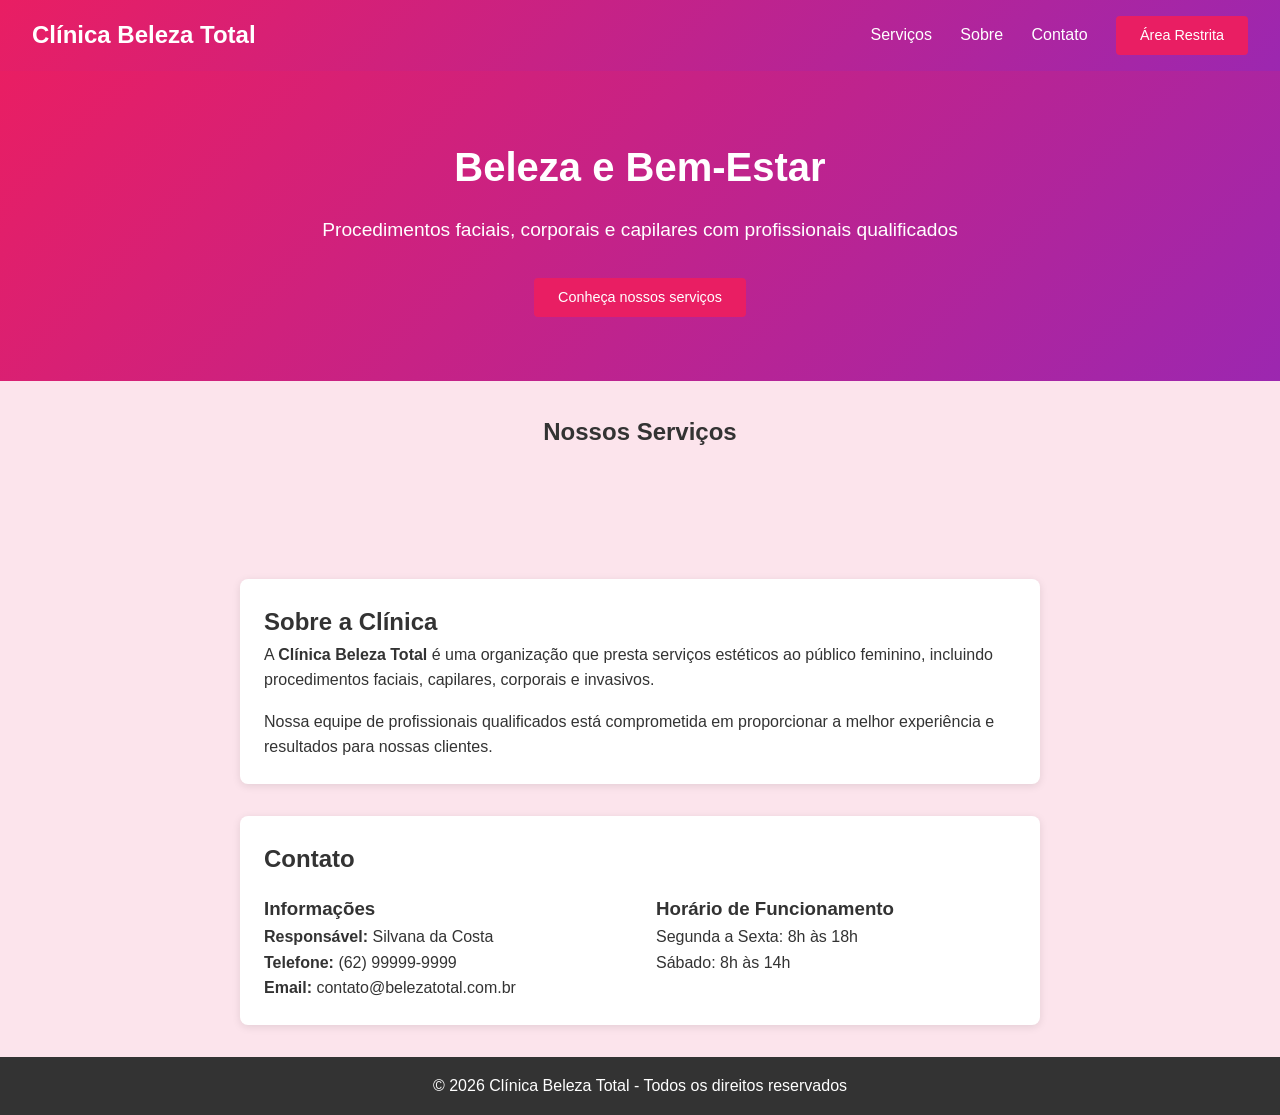
==== backend/src/main/resources/static/index.html @ 0aaa3a69 "Atualização 1 - Sprint 1 e 2 - Sistema de Gestão Clínica" ====
<!DOCTYPE html>
<html lang="pt-BR">
<head>
    <meta charset="UTF-8">
    <meta name="viewport" content="width=device-width, initial-scale=1.0">
    <title>Clínica Beleza Total</title>
    <link rel="stylesheet" href="css/style.css">
</head>
<body>
    <header class="header">
        <h1>Clínica Beleza Total</h1>
        <nav>
            <a href="#servicos">Serviços</a>
            <a href="#sobre">Sobre</a>
            <a href="#contato">Contato</a>
            <a href="login.html" class="btn btn-primary">Área Restrita</a>
        </nav>
    </header>

    <section class="hero">
        <h1>Beleza e Bem-Estar</h1>
        <p>Procedimentos faciais, corporais e capilares com profissionais qualificados</p>
        <a href="#servicos" class="btn btn-primary">Conheça nossos serviços</a>
    </section>

    <section id="servicos">
        <h2 style="text-align: center; padding: 2rem;">Nossos Serviços</h2>
        <div class="services-grid" id="servicesGrid">
            <!-- Procedimentos serão carregados via API -->
        </div>
    </section>

    <section id="sobre" class="card" style="max-width: 800px; margin: 2rem auto;">
        <h2>Sobre a Clínica</h2>
        <p>A <strong>Clínica Beleza Total</strong> é uma organização que presta serviços estéticos ao público feminino, incluindo procedimentos faciais, capilares, corporais e invasivos.</p>
        <p style="margin-top: 1rem;">Nossa equipe de profissionais qualificados está comprometida em proporcionar a melhor experiência e resultados para nossas clientes.</p>
    </section>

    <section id="contato" class="card" style="max-width: 800px; margin: 2rem auto;">
        <h2>Contato</h2>
        <div style="display: grid; grid-template-columns: 1fr 1fr; gap: 2rem; margin-top: 1rem;">
            <div>
                <h3>Informações</h3>
                <p><strong>Responsável:</strong> Silvana da Costa</p>
                <p><strong>Telefone:</strong> (62) 99999-9999</p>
                <p><strong>Email:</strong> contato@belezatotal.com.br</p>
            </div>
            <div>
                <h3>Horário de Funcionamento</h3>
                <p>Segunda a Sexta: 8h às 18h</p>
                <p>Sábado: 8h às 14h</p>
            </div>
        </div>
    </section>

    <footer style="background: #333; color: white; text-align: center; padding: 1rem; margin-top: 2rem;">
        <p>&copy; 2026 Clínica Beleza Total - Todos os direitos reservados</p>
    </footer>

    <script src="js/api.js"></script>
    <script>
        document.addEventListener('DOMContentLoaded', async () => {
            try {
                const procedimentos = await api.publicGet('/public/portfolio');
                const grid = document.getElementById('servicesGrid');
                
                procedimentos.forEach(proc => {
                    const card = document.createElement('div');
                    card.className = 'service-card';
                    card.innerHTML = `
                        <h3>${proc.nome}</h3>
                        <p>${proc.descricao}</p>
                        <p><strong>Duração:</strong> ${proc.duracaoMinutos} minutos</p>
                        <p><strong>Valor:</strong> ${format.currency(proc.valor)}</p>
                        <span class="badge badge-info">${proc.categoria}</span>
                    `;
                    grid.appendChild(card);
                });
            } catch (error) {
                console.error('Erro ao carregar procedimentos:', error);
            }
        });
    </script>
</body>
</html>
---- backend/src/main/resources/static/css/style.css ----
* {
    margin: 0;
    padding: 0;
    box-sizing: border-box;
}

:root {
    --primary: #e91e63;
    --primary-dark: #c2185b;
    --secondary: #9c27b0;
    --accent: #f06292;
    --bg: #fce4ec;
    --bg-card: #ffffff;
    --text: #333333;
    --text-light: #666666;
    --success: #4caf50;
    --warning: #ff9800;
    --danger: #f44336;
    --border: #e0e0e0;
    --shadow: 0 2px 8px rgba(0,0,0,0.1);
}

body {
    font-family: 'Segoe UI', Tahoma, Geneva, Verdana, sans-serif;
    background: var(--bg);
    color: var(--text);
    line-height: 1.6;
}

/* Header */
.header {
    background: linear-gradient(135deg, var(--primary), var(--secondary));
    color: white;
    padding: 1rem 2rem;
    display: flex;
    justify-content: space-between;
    align-items: center;
    box-shadow: var(--shadow);
}

.header h1 {
    font-size: 1.5rem;
}

.header nav a {
    color: white;
    text-decoration: none;
    margin-left: 1.5rem;
    font-weight: 500;
    transition: opacity 0.3s;
}

.header nav a:hover {
    opacity: 0.8;
}

/* Buttons */
.btn {
    padding: 0.5rem 1.5rem;
    border: none;
    border-radius: 4px;
    cursor: pointer;
    font-size: 0.9rem;
    transition: all 0.3s;
    text-decoration: none;
    display: inline-block;
}

.btn-primary {
    background: var(--primary);
    color: white;
}

.btn-primary:hover {
    background: var(--primary-dark);
}

.btn-success {
    background: var(--success);
    color: white;
}

.btn-danger {
    background: var(--danger);
    color: white;
}

.btn-warning {
    background: var(--warning);
    color: white;
}

.btn-secondary {
    background: var(--text-light);
    color: white;
}

/* Cards */
.card {
    background: var(--bg-card);
    border-radius: 8px;
    padding: 1.5rem;
    margin: 1rem 0;
    box-shadow: var(--shadow);
}

.card-header {
    border-bottom: 1px solid var(--border);
    padding-bottom: 0.5rem;
    margin-bottom: 1rem;
}

/* Forms */
.form-group {
    margin-bottom: 1rem;
}

.form-group label {
    display: block;
    margin-bottom: 0.3rem;
    font-weight: 500;
    color: var(--text);
}

.form-group input,
.form-group select,
.form-group textarea {
    width: 100%;
    padding: 0.6rem;
    border: 1px solid var(--border);
    border-radius: 4px;
    font-size: 0.9rem;
}

.form-group input:focus,
.form-group select:focus {
    outline: none;
    border-color: var(--primary);
}

/* Tables */
.table-container {
    overflow-x: auto;
}

table {
    width: 100%;
    border-collapse: collapse;
    margin-top: 1rem;
}

th, td {
    padding: 0.75rem;
    text-align: left;
    border-bottom: 1px solid var(--border);
}

th {
    background: var(--primary);
    color: white;
    font-weight: 500;
}

tr:hover {
    background: #f5f5f5;
}

/* Status badges */
.badge {
    padding: 0.25rem 0.75rem;
    border-radius: 20px;
    font-size: 0.75rem;
    font-weight: 500;
}

.badge-success {
    background: #e8f5e9;
    color: var(--success);
}

.badge-warning {
    background: #fff3e0;
    color: var(--warning);
}

.badge-danger {
    background: #ffebee;
    color: var(--danger);
}

.badge-info {
    background: #e3f2fd;
    color: #1976d2;
}

/* Login */
.login-container {
    display: flex;
    justify-content: center;
    align-items: center;
    min-height: 100vh;
    background: linear-gradient(135deg, var(--primary), var(--secondary));
}

.login-box {
    background: white;
    padding: 2rem;
    border-radius: 8px;
    box-shadow: 0 4px 20px rgba(0,0,0,0.2);
    width: 100%;
    max-width: 400px;
}

.login-box h2 {
    text-align: center;
    margin-bottom: 1.5rem;
    color: var(--primary);
}

/* Dashboard */
.dashboard {
    padding: 2rem;
}

.dashboard-grid {
    display: grid;
    grid-template-columns: repeat(auto-fit, minmax(200px, 1fr));
    gap: 1rem;
    margin-bottom: 2rem;
}

.stat-card {
    background: white;
    padding: 1.5rem;
    border-radius: 8px;
    text-align: center;
    box-shadow: var(--shadow);
}

.stat-card h3 {
    font-size: 2rem;
    color: var(--primary);
}

.stat-card p {
    color: var(--text-light);
}

/* Sidebar */
.layout {
    display: flex;
    min-height: 100vh;
}

.sidebar {
    width: 250px;
    background: #333;
    color: white;
    padding: 1rem 0;
}

.sidebar-menu {
    list-style: none;
}

.sidebar-menu a {
    display: block;
    padding: 0.75rem 1.5rem;
    color: white;
    text-decoration: none;
    transition: background 0.3s;
}

.sidebar-menu a:hover,
.sidebar-menu a.active {
    background: var(--primary);
}

.main-content {
    flex: 1;
    padding: 1.5rem;
    overflow-y: auto;
}

/* Homepage */
.hero {
    background: linear-gradient(135deg, var(--primary), var(--secondary));
    color: white;
    padding: 4rem 2rem;
    text-align: center;
}

.hero h1 {
    font-size: 2.5rem;
    margin-bottom: 1rem;
}

.hero p {
    font-size: 1.2rem;
    margin-bottom: 2rem;
}

.services-grid {
    display: grid;
    grid-template-columns: repeat(auto-fit, minmax(250px, 1fr));
    gap: 1.5rem;
    padding: 2rem;
    max-width: 1200px;
    margin: 0 auto;
}

.service-card {
    background: white;
    padding: 2rem;
    border-radius: 8px;
    text-align: center;
    box-shadow: var(--shadow);
    transition: transform 0.3s;
}

.service-card:hover {
    transform: translateY(-5px);
}

.service-card h3 {
    color: var(--primary);
    margin-bottom: 0.5rem;
}

/* Modal */
.modal {
    display: none;
    position: fixed;
    top: 0;
    left: 0;
    width: 100%;
    height: 100%;
    background: rgba(0,0,0,0.5);
    z-index: 1000;
}

.modal-content {
    background: white;
    margin: 5% auto;
    padding: 2rem;
    border-radius: 8px;
    width: 90%;
    max-width: 600px;
    max-height: 80vh;
    overflow-y: auto;
}

.modal-header {
    display: flex;
    justify-content: space-between;
    align-items: center;
    margin-bottom: 1rem;
    padding-bottom: 1rem;
    border-bottom: 1px solid var(--border);
}

.close {
    font-size: 1.5rem;
    cursor: pointer;
}

/* Alert */
.alert {
    padding: 1rem;
    border-radius: 4px;
    margin-bottom: 1rem;
}

.alert-success {
    background: #e8f5e9;
    color: var(--success);
    border: 1px solid var(--success);
}

.alert-error {
    background: #ffebee;
    color: var(--danger);
    border: 1px solid var(--danger);
}

/* Responsive */
@media (max-width: 768px) {
    .header {
        flex-direction: column;
        gap: 1rem;
    }
    
    .sidebar {
        width: 100%;
        position: fixed;
        bottom: 0;
        z-index: 100;
    }
    
    .sidebar-menu {
        display: flex;
        justify-content: space-around;
    }
    
    .sidebar-menu a {
        padding: 0.5rem;
        text-align: center;
        font-size: 0.8rem;
    }
    
    .main-content {
        padding-bottom: 80px;
    }
    
    .dashboard-grid {
        grid-template-columns: repeat(2, 1fr);
    }
}
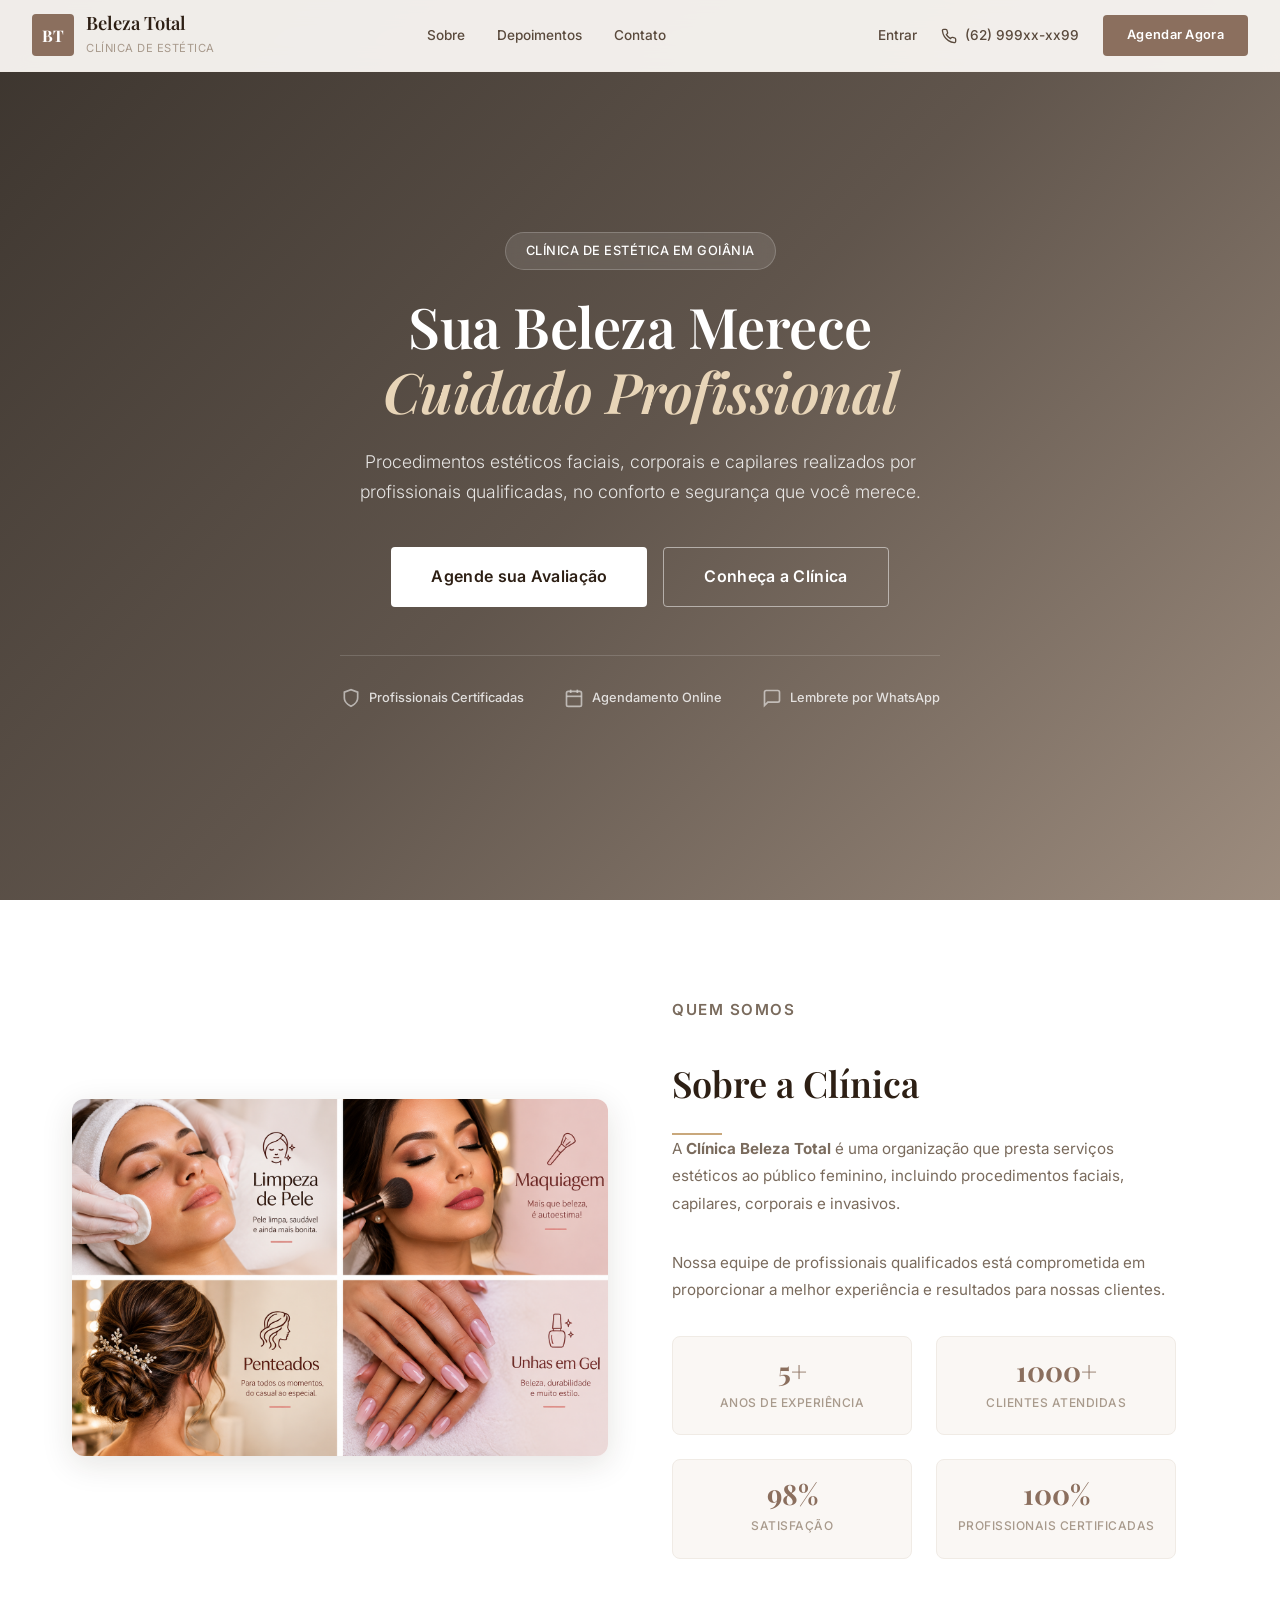
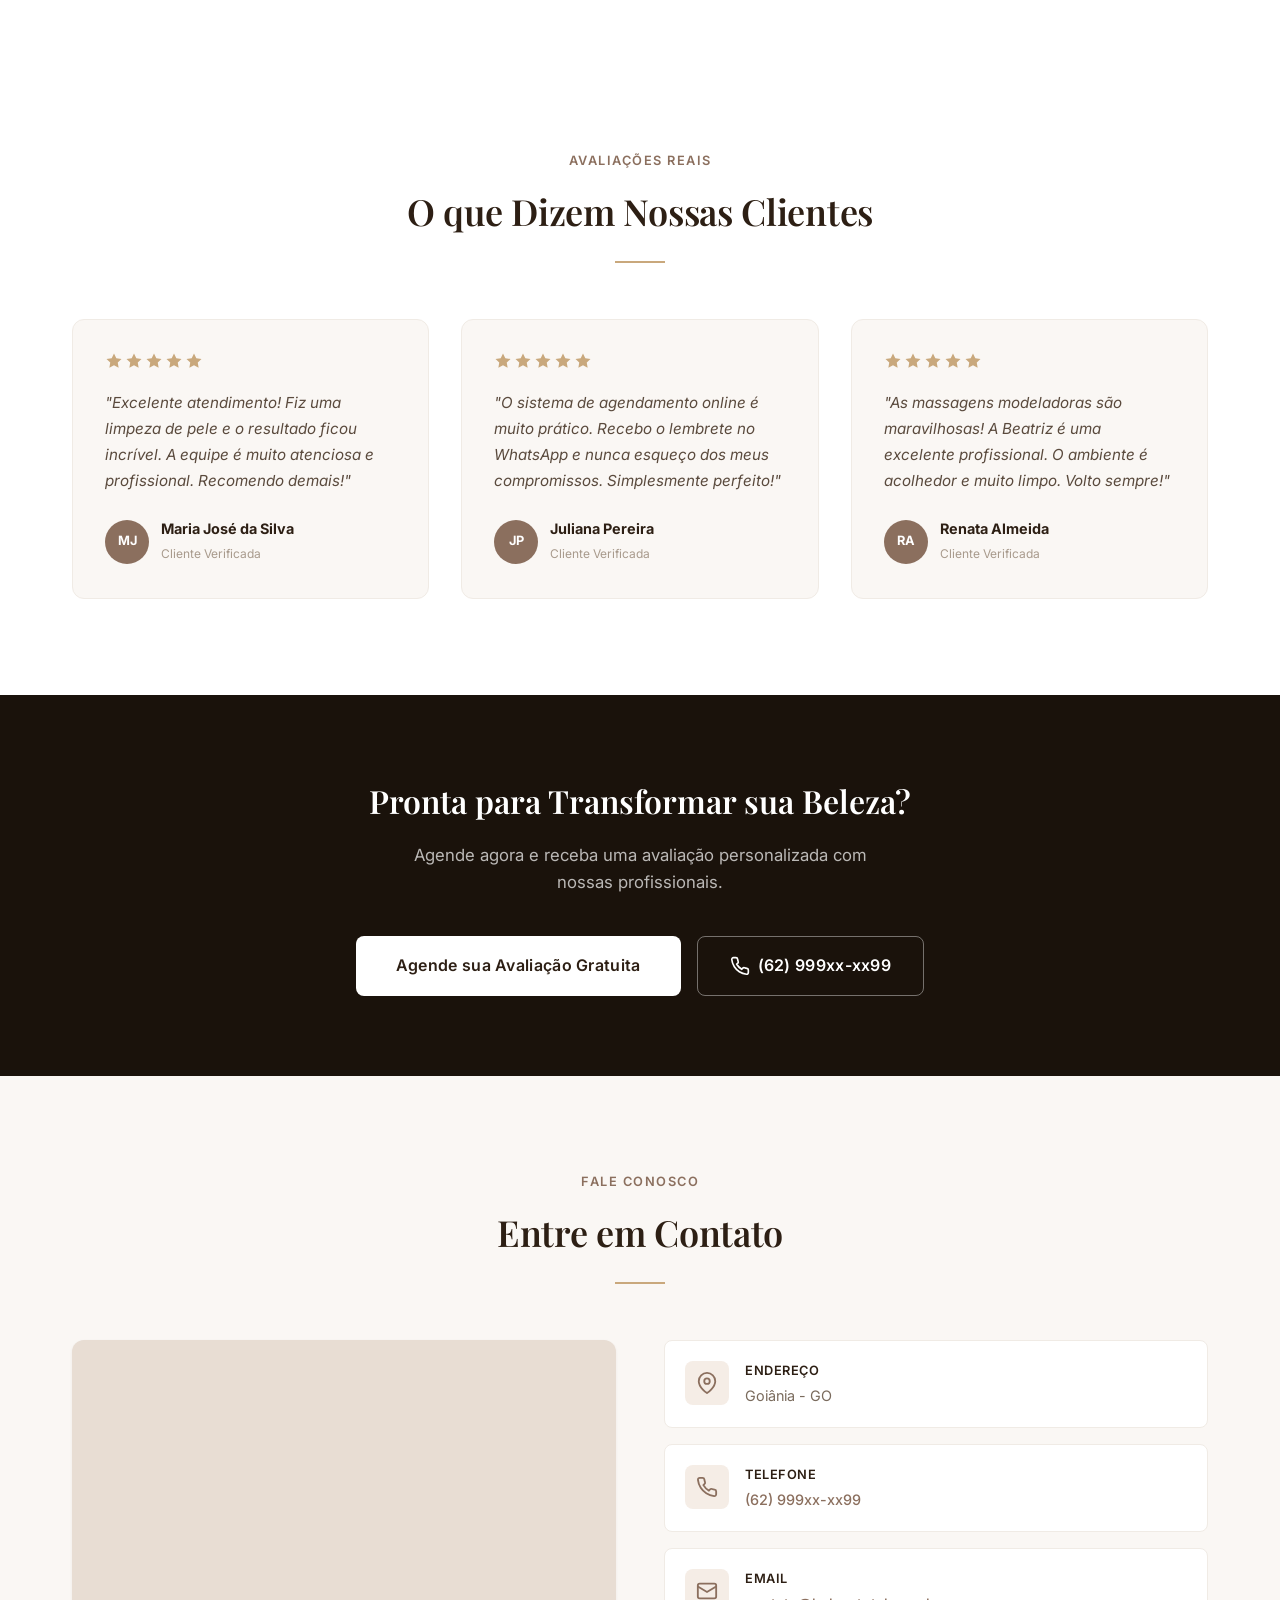
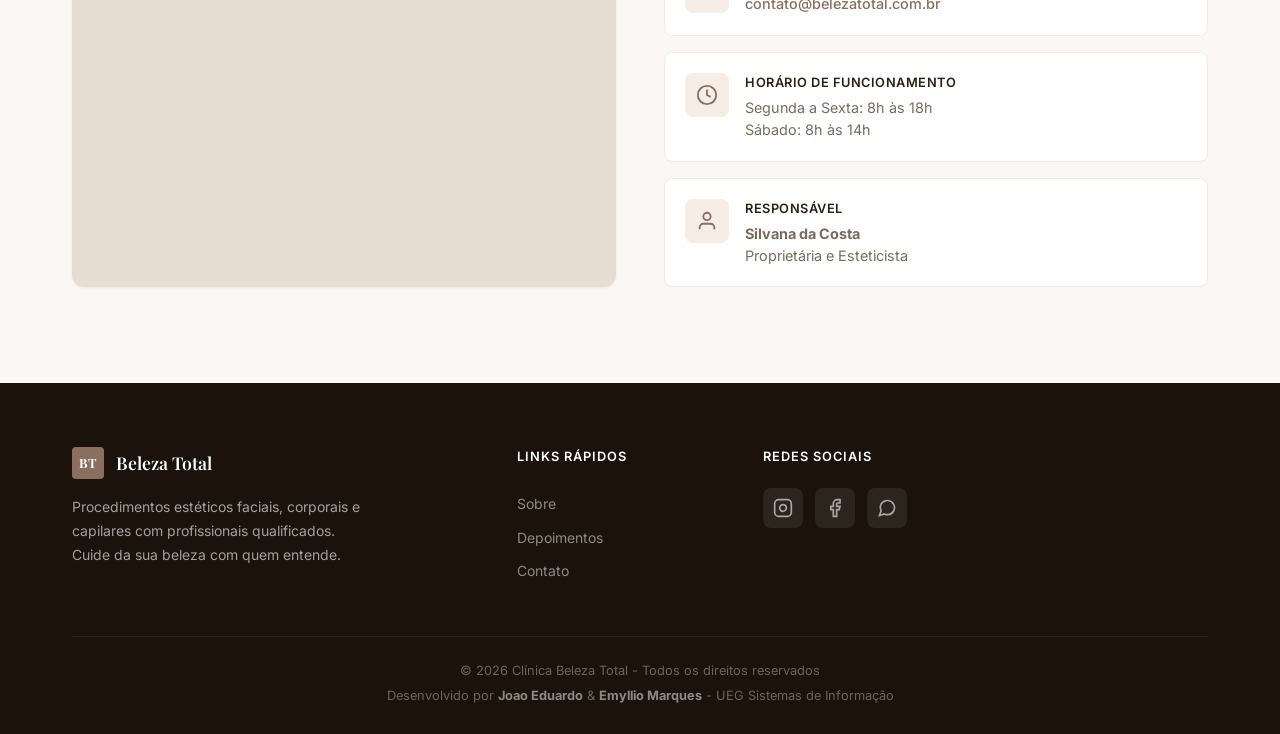
==== commit a93291f3: "atualizacao 2 homepage" ====
--- a/backend/src/main/resources/static/index.html
+++ b/backend/src/main/resources/static/index.html
@@ -3,83 +3,362 @@
 <head>
     <meta charset="UTF-8">
     <meta name="viewport" content="width=device-width, initial-scale=1.0">
-    <title>Clínica Beleza Total</title>
+    <title>Clínica Beleza Total - Estética e Bem-Estar</title>
+    <meta name="description" content="Clínica de estética em Goiânia. Procedimentos faciais, corporais e capilares com profissionais qualificados. Agende sua avaliação.">
+    <link rel="preconnect" href="https://fonts.googleapis.com">
+    <link rel="preconnect" href="https://fonts.gstatic.com" crossorigin>
+    <link href="https://fonts.googleapis.com/css2?family=Inter:wght@300;400;500;600;700&family=Playfair+Display:ital,wght@0,400;0,600;0,700;1,400&display=swap" rel="stylesheet">
     <link rel="stylesheet" href="css/style.css">
 </head>
 <body>
-    <header class="header">
-        <h1>Clínica Beleza Total</h1>
-        <nav>
-            <a href="#servicos">Serviços</a>
+
+    <header class="header" id="topo">
+        <a href="#topo" class="header-logo">
+            <div class="logo-icon">BT</div>
+            <div class="logo-text">
+                <h1>Beleza Total</h1>
+                <span>Clínica de Estética</span>
+            </div>
+        </a>
+        <nav class="nav-desktop">
             <a href="#sobre">Sobre</a>
+            <a href="#depoimentos">Depoimentos</a>
             <a href="#contato">Contato</a>
-            <a href="login.html" class="btn btn-primary">Área Restrita</a>
         </nav>
+        <div class="header-actions">
+            <a href="login.html" class="header-login">Entrar</a>
+            <a href="tel:+5562996479956" class="header-phone">
+                <svg width="16" height="16" viewBox="0 0 24 24" fill="none" stroke="currentColor" stroke-width="2"><path d="M22 16.92v3a2 2 0 01-2.18 2 19.79 19.79 0 01-8.63-3.07 19.5 19.5 0 01-6-6 19.79 19.79 0 01-3.07-8.67A2 2 0 014.11 2h3a2 2 0 012 1.72c.127.96.361 1.903.7 2.81a2 2 0 01-.45 2.11L8.09 9.91a16 16 0 006 6l1.27-1.27a2 2 0 012.11-.45c.907.339 1.85.573 2.81.7A2 2 0 0122 16.92z"/></svg>
+                (62) 999xx-xx99
+            </a>
+            <a href="#contato" class="btn btn-primary btn-cta-header">Agendar Agora</a>
+        </div>
+        <button class="mobile-menu-btn" id="mobileMenuBtn" aria-label="Menu">
+            <span></span><span></span><span></span>
+        </button>
     </header>
 
+    <nav class="nav-mobile" id="navMobile">
+        <a href="#sobre">Sobre</a>
+        <a href="#depoimentos">Depoimentos</a>
+        <a href="#contato">Contato</a>
+        <a href="login.html">Entrar</a>
+        <a href="#contato" class="btn btn-primary">Agendar Agora</a>
+    </nav>
+
     <section class="hero">
-        <h1>Beleza e Bem-Estar</h1>
-        <p>Procedimentos faciais, corporais e capilares com profissionais qualificados</p>
-        <a href="#servicos" class="btn btn-primary">Conheça nossos serviços</a>
-    </section>
-
-    <section id="servicos">
-        <h2 style="text-align: center; padding: 2rem;">Nossos Serviços</h2>
-        <div class="services-grid" id="servicesGrid">
-            <!-- Procedimentos serão carregados via API -->
-        </div>
-    </section>
-
-    <section id="sobre" class="card" style="max-width: 800px; margin: 2rem auto;">
-        <h2>Sobre a Clínica</h2>
-        <p>A <strong>Clínica Beleza Total</strong> é uma organização que presta serviços estéticos ao público feminino, incluindo procedimentos faciais, capilares, corporais e invasivos.</p>
-        <p style="margin-top: 1rem;">Nossa equipe de profissionais qualificados está comprometida em proporcionar a melhor experiência e resultados para nossas clientes.</p>
-    </section>
-
-    <section id="contato" class="card" style="max-width: 800px; margin: 2rem auto;">
-        <h2>Contato</h2>
-        <div style="display: grid; grid-template-columns: 1fr 1fr; gap: 2rem; margin-top: 1rem;">
-            <div>
-                <h3>Informações</h3>
-                <p><strong>Responsável:</strong> Silvana da Costa</p>
-                <p><strong>Telefone:</strong> (62) 99999-9999</p>
-                <p><strong>Email:</strong> contato@belezatotal.com.br</p>
-            </div>
-            <div>
-                <h3>Horário de Funcionamento</h3>
-                <p>Segunda a Sexta: 8h às 18h</p>
-                <p>Sábado: 8h às 14h</p>
-            </div>
-        </div>
-    </section>
-
-    <footer style="background: #333; color: white; text-align: center; padding: 1rem; margin-top: 2rem;">
-        <p>&copy; 2026 Clínica Beleza Total - Todos os direitos reservados</p>
+        <div class="hero-overlay"></div>
+        <div class="hero-content">
+            <p class="hero-badge">Clínica de Estética em Goiânia</p>
+            <h1>Sua Beleza Merece<br><em>Cuidado Profissional</em></h1>
+            <p class="hero-subtitle">Procedimentos estéticos faciais, corporais e capilares realizados por profissionais qualificadas, no conforto e segurança que você merece.</p>
+            <div class="hero-actions">
+                <a href="#contato" class="btn btn-hero">Agende sua Avaliação</a>
+                <a href="#sobre" class="btn btn-hero-outline">Conheça a Clínica</a>
+            </div>
+            <div class="hero-trust">
+                <div class="trust-item">
+                    <svg width="20" height="20" viewBox="0 0 24 24" fill="none" stroke="currentColor" stroke-width="2"><path d="M12 22s8-4 8-10V5l-8-3-8 3v7c0 6 8 10 8 10z"/></svg>
+                    <span>Profissionais Certificadas</span>
+                </div>
+                <div class="trust-item">
+                    <svg width="20" height="20" viewBox="0 0 24 24" fill="none" stroke="currentColor" stroke-width="2"><rect x="3" y="4" width="18" height="18" rx="2" ry="2"/><line x1="16" y1="2" x2="16" y2="6"/><line x1="8" y1="2" x2="8" y2="6"/><line x1="3" y1="10" x2="21" y2="10"/></svg>
+                    <span>Agendamento Online</span>
+                </div>
+                <div class="trust-item">
+                    <svg width="20" height="20" viewBox="0 0 24 24" fill="none" stroke="currentColor" stroke-width="2"><path d="M21 15a2 2 0 01-2 2H7l-4 4V5a2 2 0 012-2h14a2 2 0 012 2z"/></svg>
+                    <span>Lembrete por WhatsApp</span>
+                </div>
+            </div>
+        </div>
+    </section>
+
+
+
+    <section id="sobre" class="section section-about">
+        <div class="container">
+            <div class="about-grid">
+                <div class="about-image">
+                    <img src="images/hero-services.png" alt="Clínica Beleza Total" loading="lazy">
+                    <div class="about-image-accent"></div>
+                </div>
+                <div class="about-content">
+                    <p class="section-label">Quem somos</p>
+                    <h2>Sobre a Clínica</h2>
+                    <div class="divider divider-left"></div>
+                    <p class="about-lead">A <strong>Clínica Beleza Total</strong> é uma organização que presta serviços estéticos ao público feminino, incluindo procedimentos faciais, capilares, corporais e invasivos.</p>
+                    <p>Nossa equipe de profissionais qualificados está comprometida em proporcionar a melhor experiência e resultados para nossas clientes.</p>
+                    <div class="about-stats">
+                        <div class="stat">
+                            <span class="stat-number">5+</span>
+                            <span class="stat-label">Anos de Experiência</span>
+                        </div>
+                        <div class="stat">
+                            <span class="stat-number">1000+</span>
+                            <span class="stat-label">Clientes Atendidas</span>
+                        </div>
+                        <div class="stat">
+                            <span class="stat-number">98%</span>
+                            <span class="stat-label">Satisfação</span>
+                        </div>
+                        <div class="stat">
+                            <span class="stat-number">100%</span>
+                            <span class="stat-label">Profissionais Certificadas</span>
+                        </div>
+                    </div>
+                </div>
+            </div>
+        </div>
+    </section>
+
+    <section id="depoimentos" class="section section-testimonials">
+        <div class="container">
+            <div class="section-header">
+                <p class="section-label">Avaliações reais</p>
+                <h2>O que Dizem Nossas Clientes</h2>
+                <div class="divider"></div>
+            </div>
+            <div class="testimonials-grid">
+                <div class="testimonial-card">
+                    <div class="testimonial-stars">
+                        <svg width="18" height="18" viewBox="0 0 24 24" fill="currentColor"><path d="M12 2l3.09 6.26L22 9.27l-5 4.87 1.18 6.88L12 17.77l-6.18 3.25L7 14.14 2 9.27l6.91-1.01L12 2z"/></svg>
+                        <svg width="18" height="18" viewBox="0 0 24 24" fill="currentColor"><path d="M12 2l3.09 6.26L22 9.27l-5 4.87 1.18 6.88L12 17.77l-6.18 3.25L7 14.14 2 9.27l6.91-1.01L12 2z"/></svg>
+                        <svg width="18" height="18" viewBox="0 0 24 24" fill="currentColor"><path d="M12 2l3.09 6.26L22 9.27l-5 4.87 1.18 6.88L12 17.77l-6.18 3.25L7 14.14 2 9.27l6.91-1.01L12 2z"/></svg>
+                        <svg width="18" height="18" viewBox="0 0 24 24" fill="currentColor"><path d="M12 2l3.09 6.26L22 9.27l-5 4.87 1.18 6.88L12 17.77l-6.18 3.25L7 14.14 2 9.27l6.91-1.01L12 2z"/></svg>
+                        <svg width="18" height="18" viewBox="0 0 24 24" fill="currentColor"><path d="M12 2l3.09 6.26L22 9.27l-5 4.87 1.18 6.88L12 17.77l-6.18 3.25L7 14.14 2 9.27l6.91-1.01L12 2z"/></svg>
+                    </div>
+                    <p class="testimonial-text">"Excelente atendimento! Fiz uma limpeza de pele e o resultado ficou incrível. A equipe é muito atenciosa e profissional. Recomendo demais!"</p>
+                    <div class="testimonial-author">
+                        <div class="author-avatar">MJ</div>
+                        <div>
+                            <strong>Maria José da Silva</strong>
+                            <span>Cliente Verificada</span>
+                        </div>
+                    </div>
+                </div>
+                <div class="testimonial-card">
+                    <div class="testimonial-stars">
+                        <svg width="18" height="18" viewBox="0 0 24 24" fill="currentColor"><path d="M12 2l3.09 6.26L22 9.27l-5 4.87 1.18 6.88L12 17.77l-6.18 3.25L7 14.14 2 9.27l6.91-1.01L12 2z"/></svg>
+                        <svg width="18" height="18" viewBox="0 0 24 24" fill="currentColor"><path d="M12 2l3.09 6.26L22 9.27l-5 4.87 1.18 6.88L12 17.77l-6.18 3.25L7 14.14 2 9.27l6.91-1.01L12 2z"/></svg>
+                        <svg width="18" height="18" viewBox="0 0 24 24" fill="currentColor"><path d="M12 2l3.09 6.26L22 9.27l-5 4.87 1.18 6.88L12 17.77l-6.18 3.25L7 14.14 2 9.27l6.91-1.01L12 2z"/></svg>
+                        <svg width="18" height="18" viewBox="0 0 24 24" fill="currentColor"><path d="M12 2l3.09 6.26L22 9.27l-5 4.87 1.18 6.88L12 17.77l-6.18 3.25L7 14.14 2 9.27l6.91-1.01L12 2z"/></svg>
+                        <svg width="18" height="18" viewBox="0 0 24 24" fill="currentColor"><path d="M12 2l3.09 6.26L22 9.27l-5 4.87 1.18 6.88L12 17.77l-6.18 3.25L7 14.14 2 9.27l6.91-1.01L12 2z"/></svg>
+                    </div>
+                    <p class="testimonial-text">"O sistema de agendamento online é muito prático. Recebo o lembrete no WhatsApp e nunca esqueço dos meus compromissos. Simplesmente perfeito!"</p>
+                    <div class="testimonial-author">
+                        <div class="author-avatar">JP</div>
+                        <div>
+                            <strong>Juliana Pereira</strong>
+                            <span>Cliente Verificada</span>
+                        </div>
+                    </div>
+                </div>
+                <div class="testimonial-card">
+                    <div class="testimonial-stars">
+                        <svg width="18" height="18" viewBox="0 0 24 24" fill="currentColor"><path d="M12 2l3.09 6.26L22 9.27l-5 4.87 1.18 6.88L12 17.77l-6.18 3.25L7 14.14 2 9.27l6.91-1.01L12 2z"/></svg>
+                        <svg width="18" height="18" viewBox="0 0 24 24" fill="currentColor"><path d="M12 2l3.09 6.26L22 9.27l-5 4.87 1.18 6.88L12 17.77l-6.18 3.25L7 14.14 2 9.27l6.91-1.01L12 2z"/></svg>
+                        <svg width="18" height="18" viewBox="0 0 24 24" fill="currentColor"><path d="M12 2l3.09 6.26L22 9.27l-5 4.87 1.18 6.88L12 17.77l-6.18 3.25L7 14.14 2 9.27l6.91-1.01L12 2z"/></svg>
+                        <svg width="18" height="18" viewBox="0 0 24 24" fill="currentColor"><path d="M12 2l3.09 6.26L22 9.27l-5 4.87 1.18 6.88L12 17.77l-6.18 3.25L7 14.14 2 9.27l6.91-1.01L12 2z"/></svg>
+                        <svg width="18" height="18" viewBox="0 0 24 24" fill="currentColor"><path d="M12 2l3.09 6.26L22 9.27l-5 4.87 1.18 6.88L12 17.77l-6.18 3.25L7 14.14 2 9.27l6.91-1.01L12 2z"/></svg>
+                    </div>
+                    <p class="testimonial-text">"As massagens modeladoras são maravilhosas! A Beatriz é uma excelente profissional. O ambiente é acolhedor e muito limpo. Volto sempre!"</p>
+                    <div class="testimonial-author">
+                        <div class="author-avatar">RA</div>
+                        <div>
+                            <strong>Renata Almeida</strong>
+                            <span>Cliente Verificada</span>
+                        </div>
+                    </div>
+                </div>
+            </div>
+        </div>
+    </section>
+
+    <section class="cta-section">
+        <div class="container">
+            <h2>Pronta para Transformar sua Beleza?</h2>
+            <p>Agende agora e receba uma avaliação personalizada com nossas profissionais.</p>
+            <div class="cta-actions">
+                <a href="#contato" class="btn btn-cta">Agende sua Avaliação Gratuita</a>
+                <a href="tel:+5562996479956" class="btn btn-cta-phone">
+                    <svg width="20" height="20" viewBox="0 0 24 24" fill="none" stroke="currentColor" stroke-width="2"><path d="M22 16.92v3a2 2 0 01-2.18 2 19.79 19.79 0 01-8.63-3.07 19.5 19.5 0 01-6-6 19.79 19.79 0 01-3.07-8.67A2 2 0 014.11 2h3a2 2 0 012 1.72c.127.96.361 1.903.7 2.81a2 2 0 01-.45 2.11L8.09 9.91a16 16 0 006 6l1.27-1.27a2 2 0 012.11-.45c.907.339 1.85.573 2.81.7A2 2 0 0122 16.92z"/></svg>
+                    (62) 999xx-xx99
+                </a>
+            </div>
+        </div>
+    </section>
+
+    <section id="contato" class="section section-contact">
+        <div class="container">
+            <div class="section-header">
+                <p class="section-label">Fale conosco</p>
+                <h2>Entre em Contato</h2>
+                <div class="divider"></div>
+            </div>
+            <div class="contact-grid">
+                <div class="contact-map">
+                    <iframe
+                        src="https://www.google.com/maps/embed?pb=!1m18!1m12!1m3!1d122218.04626118987!2d-49.3206956!3d-16.6868931!2m3!1f0!2f0!3f0!3m2!1i1024!2i768!4f13.1!3m3!1m2!1s0x935ef864e67e7e03%3A0x12f1f59c5b1671a2!2sGoi%C3%A2nia%20-%20GO!5e0!3m2!1spt-BR!2sbr!4v1700000000000"
+                        width="100%"
+                        height="100%"
+                        style="border:0;"
+                        allowfullscreen=""
+                        loading="lazy"
+                        title="Localização da Clínica Beleza Total">
+                    </iframe>
+                </div>
+                <div class="contact-info">
+                    <div class="contact-card">
+                        <div class="contact-card-icon">
+                            <svg width="22" height="22" viewBox="0 0 24 24" fill="none" stroke="currentColor" stroke-width="2"><path d="M21 10c0 7-9 13-9 13s-9-6-9-13a9 9 0 0118 0z"/><circle cx="12" cy="10" r="3"/></svg>
+                        </div>
+                        <div>
+                            <h4>Endereço</h4>
+                            <p>Goiânia - GO</p>
+                        </div>
+                    </div>
+                    <div class="contact-card">
+                        <div class="contact-card-icon">
+                            <svg width="22" height="22" viewBox="0 0 24 24" fill="none" stroke="currentColor" stroke-width="2"><path d="M22 16.92v3a2 2 0 01-2.18 2 19.79 19.79 0 01-8.63-3.07 19.5 19.5 0 01-6-6 19.79 19.79 0 01-3.07-8.67A2 2 0 014.11 2h3a2 2 0 012 1.72c.127.96.361 1.903.7 2.81a2 2 0 01-.45 2.11L8.09 9.91a16 16 0 006 6l1.27-1.27a2 2 0 012.11-.45c.907.339 1.85.573 2.81.7A2 2 0 0122 16.92z"/></svg>
+                        </div>
+                        <div>
+                            <h4>Telefone</h4>
+                            <p><a href="tel:+5562996479956">(62) 999xx-xx99</a></p>
+                        </div>
+                    </div>
+                    <div class="contact-card">
+                        <div class="contact-card-icon">
+                            <svg width="22" height="22" viewBox="0 0 24 24" fill="none" stroke="currentColor" stroke-width="2"><rect x="2" y="4" width="20" height="16" rx="2"/><path d="M22 7l-10 6L2 7"/></svg>
+                        </div>
+                        <div>
+                            <h4>Email</h4>
+                            <p><a href="mailto:contato@belezatotal.com.br">contato@belezatotal.com.br</a></p>
+                        </div>
+                    </div>
+                    <div class="contact-card">
+                        <div class="contact-card-icon">
+                            <svg width="22" height="22" viewBox="0 0 24 24" fill="none" stroke="currentColor" stroke-width="2"><circle cx="12" cy="12" r="10"/><polyline points="12 6 12 12 16 14"/></svg>
+                        </div>
+                        <div>
+                            <h4>Horário de Funcionamento</h4>
+                            <p>Segunda a Sexta: 8h às 18h</p>
+                            <p>Sábado: 8h às 14h</p>
+                        </div>
+                    </div>
+                    <div class="contact-card">
+                        <div class="contact-card-icon">
+                            <svg width="22" height="22" viewBox="0 0 24 24" fill="none" stroke="currentColor" stroke-width="2"><path d="M20 21v-2a4 4 0 00-4-4H8a4 4 0 00-4 4v2"/><circle cx="12" cy="7" r="4"/></svg>
+                        </div>
+                        <div>
+                            <h4>Responsável</h4>
+                            <p><strong>Silvana da Costa</strong></p>
+                            <p>Proprietária e Esteticista</p>
+                        </div>
+                    </div>
+                </div>
+            </div>
+        </div>
+    </section>
+
+    <footer class="footer">
+        <div class="container">
+            <div class="footer-grid">
+                <div class="footer-brand">
+                    <div class="footer-logo">
+                        <div class="logo-icon logo-icon-sm">BT</div>
+                        <span>Beleza Total</span>
+                    </div>
+                    <p>Procedimentos estéticos faciais, corporais e capilares com profissionais qualificados. Cuide da sua beleza com quem entende.</p>
+                </div>
+                <div class="footer-links">
+                    <h4>Links Rápidos</h4>
+                    <a href="#sobre">Sobre</a>
+                    <a href="#depoimentos">Depoimentos</a>
+                    <a href="#contato">Contato</a>
+                </div>
+                <div class="footer-social">
+                    <h4>Redes Sociais</h4>
+                    <div class="social-links">
+                        <a href="https://www.instagram.com/" target="_blank" rel="noopener" aria-label="Instagram">
+                            <svg width="20" height="20" viewBox="0 0 24 24" fill="none" stroke="currentColor" stroke-width="2"><rect x="2" y="2" width="20" height="20" rx="5" ry="5"/><path d="M16 11.37A4 4 0 1112.63 8 4 4 0 0116 11.37z"/><line x1="17.5" y1="6.5" x2="17.51" y2="6.5"/></svg>
+                        </a>
+                        <a href="https://www.facebook.com/" target="_blank" rel="noopener" aria-label="Facebook">
+                            <svg width="20" height="20" viewBox="0 0 24 24" fill="none" stroke="currentColor" stroke-width="2"><path d="M18 2h-3a5 5 0 00-5 5v3H7v4h3v8h4v-8h3l1-4h-4V7a1 1 0 011-1h3z"/></svg>
+                        </a>
+                        <a href="https://wa.me/5562996479956" target="_blank" rel="noopener" aria-label="WhatsApp">
+                            <svg width="20" height="20" viewBox="0 0 24 24" fill="none" stroke="currentColor" stroke-width="2"><path d="M21 11.5a8.38 8.38 0 01-.9 3.8 8.5 8.5 0 01-7.6 4.7 8.38 8.38 0 01-3.8-.9L3 21l1.9-5.7a8.38 8.38 0 01-.9-3.8 8.5 8.5 0 014.7-7.6 8.38 8.38 0 013.8-.9h.5a8.48 8.48 0 018 8v.5z"/></svg>
+                        </a>
+                    </div>
+                </div>
+            </div>
+            <div class="footer-bottom">
+                <p>&copy; 2026 Clínica Beleza Total - Todos os direitos reservados</p>
+                <p>Desenvolvido por <strong>Joao Eduardo</strong> & <strong>Emyllio Marques</strong> - UEG Sistemas de Informação</p>
+            </div>
+        </div>
     </footer>
 
     <script src="js/api.js"></script>
     <script>
-        document.addEventListener('DOMContentLoaded', async () => {
-            try {
-                const procedimentos = await api.publicGet('/public/portfolio');
-                const grid = document.getElementById('servicesGrid');
-                
-                procedimentos.forEach(proc => {
-                    const card = document.createElement('div');
-                    card.className = 'service-card';
-                    card.innerHTML = `
-                        <h3>${proc.nome}</h3>
-                        <p>${proc.descricao}</p>
-                        <p><strong>Duração:</strong> ${proc.duracaoMinutos} minutos</p>
-                        <p><strong>Valor:</strong> ${format.currency(proc.valor)}</p>
-                        <span class="badge badge-info">${proc.categoria}</span>
-                    `;
-                    grid.appendChild(card);
+        function escapeHtml(str) {
+            if (!str) return '';
+            const div = document.createElement('div');
+            div.appendChild(document.createTextNode(String(str)));
+            return div.innerHTML;
+        }
+
+        const categoryIcons = {
+            'FACIAL': '<svg width="24" height="24" viewBox="0 0 24 24" fill="none" stroke="currentColor" stroke-width="1.5"><circle cx="12" cy="12" r="10"/><path d="M8 14s1.5 2 4 2 4-2 4-2"/><line x1="9" y1="9" x2="9.01" y2="9"/><line x1="15" y1="9" x2="15.01" y2="9"/></svg>',
+            'CORPORAL': '<svg width="24" height="24" viewBox="0 0 24 24" fill="none" stroke="currentColor" stroke-width="1.5"><path d="M18 8a2 2 0 110-4 2 2 0 010 4z"/><path d="M22 12l-3-2v6l3-2"/><path d="M6 10V8a2 2 0 012-2h0a2 2 0 012 2v2"/><path d="M10 10V8a2 2 0 012-2h0a2 2 0 012 2v2"/><path d="M14 10V8a2 2 0 012-2h0a2 2 0 012 2v2"/></svg>',
+            'CAPILAR': '<svg width="24" height="24" viewBox="0 0 24 24" fill="none" stroke="currentColor" stroke-width="1.5"><path d="M20 7c0-2.2-1.8-4-4-4s-4 1.8-4 4"/><path d="M12 3C9.2 3 7 5.2 7 8"/><path d="M4 7c0-2.2 1.8-4 4-4"/><path d="M12 3c2.8 0 5 2.2 5 5"/><path d="M20 7c0 2.8-2.2 5-5 5"/><path d="M4 7c0 2.8 2.2 5 5 5"/><path d="M12 12v4"/><path d="M8 21h8"/><path d="M12 16v5"/></svg>'
+        };
+
+        const categoryLabels = {
+            'FACIAL': 'Facial',
+            'CORPORAL': 'Corporal',
+            'CAPILAR': 'Capilar'
+        };
+
+        const formatCurrency = (value) => {
+            return new Intl.NumberFormat('pt-BR', {
+                style: 'currency',
+                currency: 'BRL'
+            }).format(value);
+        };
+
+        document.addEventListener('DOMContentLoaded', () => {
+            initMobileMenu();
+            initSmoothScroll();
+        });
+
+        function initMobileMenu() {
+            const btn = document.getElementById('mobileMenuBtn');
+            const nav = document.getElementById('navMobile');
+            btn.addEventListener('click', () => {
+                btn.classList.toggle('active');
+                nav.classList.toggle('open');
+            });
+            nav.querySelectorAll('a').forEach(link => {
+                link.addEventListener('click', () => {
+                    btn.classList.remove('active');
+                    nav.classList.remove('open');
                 });
-            } catch (error) {
-                console.error('Erro ao carregar procedimentos:', error);
-            }
-        });
+            });
+        }
+
+        function initSmoothScroll() {
+            document.querySelectorAll('a[href^="#"]').forEach(anchor => {
+                anchor.addEventListener('click', function(e) {
+                    const target = document.querySelector(this.getAttribute('href'));
+                    if (target) {
+                        e.preventDefault();
+                        const offset = 80;
+                        const pos = target.getBoundingClientRect().top + window.pageYOffset - offset;
+                        window.scrollTo({ top: pos, behavior: 'smooth' });
+                    }
+                });
+            });
+        }
     </script>
 </body>
 </html>
--- a/backend/src/main/resources/static/css/style.css
+++ b/backend/src/main/resources/static/css/style.css
@@ -1,144 +1,989 @@
-* {
+/* ================================================
+   CLINICA BELEZA TOTAL - PROFESSIONAL STYLESHEET
+   ================================================ */
+
+*, *::before, *::after {
     margin: 0;
     padding: 0;
     box-sizing: border-box;
 }
 
 :root {
-    --primary: #e91e63;
-    --primary-dark: #c2185b;
-    --secondary: #9c27b0;
-    --accent: #f06292;
-    --bg: #fce4ec;
-    --bg-card: #ffffff;
-    --text: #333333;
-    --text-light: #666666;
-    --success: #4caf50;
-    --warning: #ff9800;
-    --danger: #f44336;
-    --border: #e0e0e0;
-    --shadow: 0 2px 8px rgba(0,0,0,0.1);
+    --primary: #8b6f5e;
+    --primary-dark: #6d5747;
+    --primary-light: #f5ede6;
+    --bg: #faf7f4;
+    --bg-alt: #f0ebe5;
+    --white: #ffffff;
+    --text: #2d1f14;
+    --text-medium: #5a4a3d;
+    --text-light: #7a6b5d;
+    --text-muted: #a89a8c;
+    --accent: #c9a87c;
+    --accent-light: #e8d5b8;
+    --border: #e8ddd3;
+    --border-light: #f0ebe5;
+    --dark: #1a120b;
+    --dark-medium: #2d1f14;
+    --shadow-sm: 0 1px 3px rgba(45,31,20,0.06);
+    --shadow-md: 0 4px 16px rgba(45,31,20,0.08);
+    --shadow-lg: 0 8px 32px rgba(45,31,20,0.12);
+    --shadow-xl: 0 16px 48px rgba(45,31,20,0.16);
+    --radius-sm: 4px;
+    --radius-md: 8px;
+    --radius-lg: 12px;
+    --transition: all 0.3s cubic-bezier(0.4, 0, 0.2, 1);
+    --font-heading: 'Playfair Display', Georgia, serif;
+    --font-body: 'Inter', -apple-system, BlinkMacSystemFont, sans-serif;
+}
+
+html {
+    scroll-behavior: smooth;
+    -webkit-font-smoothing: antialiased;
+    -moz-osx-font-smoothing: grayscale;
 }
 
 body {
-    font-family: 'Segoe UI', Tahoma, Geneva, Verdana, sans-serif;
+    font-family: var(--font-body);
     background: var(--bg);
     color: var(--text);
     line-height: 1.6;
-}
-
-/* Header */
-.header {
-    background: linear-gradient(135deg, var(--primary), var(--secondary));
-    color: white;
-    padding: 1rem 2rem;
-    display: flex;
-    justify-content: space-between;
-    align-items: center;
-    box-shadow: var(--shadow);
-}
-
-.header h1 {
-    font-size: 1.5rem;
-}
-
-.header nav a {
-    color: white;
+    font-size: 16px;
+}
+
+img {
+    max-width: 100%;
+    height: auto;
+    display: block;
+}
+
+a {
+    color: inherit;
     text-decoration: none;
-    margin-left: 1.5rem;
-    font-weight: 500;
-    transition: opacity 0.3s;
-}
-
-.header nav a:hover {
-    opacity: 0.8;
-}
-
-/* Buttons */
+}
+
+.container {
+    max-width: 1200px;
+    margin: 0 auto;
+    padding: 0 2rem;
+}
+
+/* ================================================
+   BUTTONS
+   ================================================ */
 .btn {
-    padding: 0.5rem 1.5rem;
+    display: inline-flex;
+    align-items: center;
+    justify-content: center;
+    gap: 0.5rem;
+    padding: 0.875rem 2rem;
+    font-family: var(--font-body);
+    font-size: 0.875rem;
+    font-weight: 600;
+    letter-spacing: 0.3px;
     border: none;
-    border-radius: 4px;
+    border-radius: var(--radius-sm);
     cursor: pointer;
-    font-size: 0.9rem;
-    transition: all 0.3s;
+    transition: var(--transition);
     text-decoration: none;
-    display: inline-block;
+    white-space: nowrap;
 }
 
 .btn-primary {
     background: var(--primary);
-    color: white;
+    color: var(--white);
 }
 
 .btn-primary:hover {
     background: var(--primary-dark);
-}
-
-.btn-success {
-    background: var(--success);
-    color: white;
-}
-
-.btn-danger {
-    background: var(--danger);
-    color: white;
-}
-
-.btn-warning {
-    background: var(--warning);
-    color: white;
-}
-
-.btn-secondary {
-    background: var(--text-light);
-    color: white;
-}
-
-/* Cards */
+    transform: translateY(-1px);
+    box-shadow: var(--shadow-md);
+}
+
+.btn-hero {
+    background: var(--white);
+    color: var(--text);
+    padding: 1rem 2.5rem;
+    font-size: 1rem;
+}
+
+.btn-hero:hover {
+    background: var(--primary-light);
+    transform: translateY(-2px);
+    box-shadow: var(--shadow-lg);
+}
+
+.btn-hero-outline {
+    background: transparent;
+    color: var(--white);
+    border: 1.5px solid rgba(255,255,255,0.5);
+    padding: 1rem 2.5rem;
+    font-size: 1rem;
+}
+
+.btn-hero-outline:hover {
+    background: rgba(255,255,255,0.1);
+    border-color: var(--white);
+}
+
+.btn-cta {
+    background: var(--white);
+    color: var(--text);
+    padding: 1rem 2.5rem;
+    font-size: 1rem;
+    border-radius: var(--radius-md);
+}
+
+.btn-cta:hover {
+    background: var(--primary-light);
+    transform: translateY(-2px);
+    box-shadow: var(--shadow-lg);
+}
+
+.btn-cta-phone {
+    background: transparent;
+    color: var(--white);
+    border: 1.5px solid rgba(255,255,255,0.4);
+    padding: 1rem 2rem;
+    font-size: 1rem;
+    border-radius: var(--radius-md);
+}
+
+.btn-cta-phone:hover {
+    background: rgba(255,255,255,0.1);
+    border-color: var(--white);
+}
+
+.btn-cta-header {
+    padding: 0.625rem 1.5rem;
+    font-size: 0.8rem;
+}
+
+.btn-service {
+    background: var(--primary);
+    color: var(--white);
+    width: 100%;
+    padding: 0.75rem;
+    margin-top: 1rem;
+    font-size: 0.8rem;
+    text-transform: uppercase;
+    letter-spacing: 0.5px;
+}
+
+.btn-service:hover {
+    background: var(--primary-dark);
+}
+
+/* ================================================
+   HEADER
+   ================================================ */
+.header {
+    position: fixed;
+    top: 0;
+    left: 0;
+    right: 0;
+    z-index: 1000;
+    background: rgba(250,247,244,0.95);
+    backdrop-filter: blur(12px);
+    -webkit-backdrop-filter: blur(12px);
+    border-bottom: 1px solid var(--border-light);
+    padding: 0 2rem;
+    height: 72px;
+    display: flex;
+    align-items: center;
+    justify-content: space-between;
+    transition: var(--transition);
+}
+
+.header.scrolled {
+    box-shadow: var(--shadow-sm);
+}
+
+.header-logo {
+    display: flex;
+    align-items: center;
+    gap: 0.75rem;
+    text-decoration: none;
+    color: var(--text);
+}
+
+.logo-icon {
+    width: 42px;
+    height: 42px;
+    background: var(--primary);
+    color: var(--white);
+    display: flex;
+    align-items: center;
+    justify-content: center;
+    font-family: var(--font-heading);
+    font-weight: 700;
+    font-size: 1rem;
+    border-radius: var(--radius-sm);
+}
+
+.logo-icon-sm {
+    width: 32px;
+    height: 32px;
+    font-size: 0.8rem;
+}
+
+.logo-text h1 {
+    font-family: var(--font-heading);
+    font-size: 1.15rem;
+    font-weight: 600;
+    line-height: 1.2;
+    color: var(--text);
+}
+
+.logo-text span {
+    font-size: 0.7rem;
+    color: var(--text-muted);
+    letter-spacing: 0.5px;
+    text-transform: uppercase;
+}
+
+.nav-desktop {
+    display: flex;
+    align-items: center;
+    gap: 2rem;
+}
+
+.nav-desktop a {
+    font-size: 0.85rem;
+    font-weight: 500;
+    color: var(--text-medium);
+    transition: var(--transition);
+    position: relative;
+}
+
+.nav-desktop a:hover {
+    color: var(--primary);
+}
+
+.nav-desktop a::after {
+    content: '';
+    position: absolute;
+    bottom: -4px;
+    left: 0;
+    width: 0;
+    height: 2px;
+    background: var(--primary);
+    transition: var(--transition);
+}
+
+.nav-desktop a:hover::after {
+    width: 100%;
+}
+
+.header-actions {
+    display: flex;
+    align-items: center;
+    gap: 1.5rem;
+}
+
+.header-phone {
+    display: flex;
+    align-items: center;
+    gap: 0.5rem;
+    font-size: 0.85rem;
+    font-weight: 500;
+    color: var(--text-medium);
+    transition: var(--transition);
+}
+
+.header-phone:hover {
+    color: var(--primary);
+}
+
+.header-login {
+    font-size: 0.85rem;
+    font-weight: 500;
+    color: var(--text-medium);
+    transition: var(--transition);
+}
+
+.header-login:hover {
+    color: var(--primary);
+}
+
+.mobile-menu-btn {
+    display: none;
+    flex-direction: column;
+    gap: 5px;
+    background: none;
+    border: none;
+    cursor: pointer;
+    padding: 4px;
+    z-index: 1001;
+}
+
+.mobile-menu-btn span {
+    display: block;
+    width: 24px;
+    height: 2px;
+    background: var(--text);
+    transition: var(--transition);
+    border-radius: 2px;
+}
+
+.mobile-menu-btn.active span:nth-child(1) {
+    transform: rotate(45deg) translate(5px, 5px);
+}
+
+.mobile-menu-btn.active span:nth-child(2) {
+    opacity: 0;
+}
+
+.mobile-menu-btn.active span:nth-child(3) {
+    transform: rotate(-45deg) translate(5px, -5px);
+}
+
+.nav-mobile {
+    display: none;
+    position: fixed;
+    top: 72px;
+    left: 0;
+    right: 0;
+    background: var(--white);
+    border-bottom: 1px solid var(--border);
+    padding: 1.5rem 2rem;
+    z-index: 999;
+    flex-direction: column;
+    gap: 0;
+    box-shadow: var(--shadow-lg);
+    transform: translateY(-100%);
+    opacity: 0;
+    transition: var(--transition);
+}
+
+.nav-mobile.open {
+    transform: translateY(0);
+    opacity: 1;
+}
+
+.nav-mobile a {
+    display: block;
+    padding: 0.875rem 0;
+    font-size: 1rem;
+    font-weight: 500;
+    color: var(--text-medium);
+    border-bottom: 1px solid var(--border-light);
+    transition: var(--transition);
+}
+
+.nav-mobile a:hover {
+    color: var(--primary);
+    padding-left: 0.5rem;
+}
+
+.nav-mobile .btn {
+    margin-top: 0.75rem;
+    border-bottom: none;
+    text-align: center;
+}
+
+/* ================================================
+   HERO
+   ================================================ */
+.hero {
+    position: relative;
+    min-height: 100vh;
+    display: flex;
+    align-items: center;
+    justify-content: center;
+    background: url('/images/hero-services.png') center/cover no-repeat;
+    padding: 120px 2rem 80px;
+    overflow: hidden;
+}
+
+.hero-overlay {
+    position: absolute;
+    inset: 0;
+    background: linear-gradient(
+        135deg,
+        rgba(26,18,11,0.85) 0%,
+        rgba(45,31,20,0.75) 50%,
+        rgba(107,83,63,0.65) 100%
+    );
+}
+
+.hero-content {
+    position: relative;
+    z-index: 1;
+    max-width: 800px;
+    text-align: center;
+    color: var(--white);
+}
+
+.hero-badge {
+    display: inline-block;
+    padding: 0.5rem 1.25rem;
+    background: rgba(255,255,255,0.1);
+    border: 1px solid rgba(255,255,255,0.2);
+    border-radius: 50px;
+    font-size: 0.8rem;
+    font-weight: 500;
+    letter-spacing: 0.5px;
+    text-transform: uppercase;
+    margin-bottom: 1.5rem;
+    backdrop-filter: blur(8px);
+}
+
+.hero h1 {
+    font-family: var(--font-heading);
+    font-size: 3.5rem;
+    font-weight: 600;
+    line-height: 1.15;
+    margin-bottom: 1.5rem;
+    letter-spacing: -0.5px;
+}
+
+.hero h1 em {
+    font-style: italic;
+    color: var(--accent-light);
+}
+
+.hero-subtitle {
+    font-size: 1.1rem;
+    line-height: 1.7;
+    color: rgba(255,255,255,0.85);
+    max-width: 600px;
+    margin: 0 auto 2.5rem;
+    font-weight: 300;
+}
+
+.hero-actions {
+    display: flex;
+    gap: 1rem;
+    justify-content: center;
+    flex-wrap: wrap;
+    margin-bottom: 3rem;
+}
+
+.hero-trust {
+    display: flex;
+    gap: 2.5rem;
+    justify-content: center;
+    flex-wrap: wrap;
+    padding-top: 2rem;
+    border-top: 1px solid rgba(255,255,255,0.15);
+}
+
+.trust-item {
+    display: flex;
+    align-items: center;
+    gap: 0.5rem;
+    font-size: 0.8rem;
+    font-weight: 500;
+    color: rgba(255,255,255,0.8);
+}
+
+.trust-item svg {
+    opacity: 0.7;
+}
+
+/* ================================================
+   SECTIONS
+   ================================================ */
+.section {
+    padding: 6rem 0;
+}
+
+.section-header {
+    text-align: center;
+    margin-bottom: 3.5rem;
+}
+
+.section-label {
+    font-size: 0.8rem;
+    font-weight: 600;
+    color: var(--primary);
+    text-transform: uppercase;
+    letter-spacing: 1.5px;
+    margin-bottom: 0.75rem;
+}
+
+.section-header h2 {
+    font-family: var(--font-heading);
+    font-size: 2.25rem;
+    font-weight: 600;
+    color: var(--text);
+    letter-spacing: -0.3px;
+}
+
+.divider {
+    width: 50px;
+    height: 2px;
+    background: var(--accent);
+    margin: 1.25rem auto 0;
+}
+
+.divider-left {
+    margin-left: 0;
+}
+
+.section-about {
+    background: var(--white);
+}
+
+.section-testimonials {
+    background: var(--white);
+}
+
+.section-contact {
+    background: var(--bg);
+}
+
+/* ================================================
+   ABOUT
+   ================================================ */
+.about-grid {
+    display: grid;
+    grid-template-columns: 1fr 1fr;
+    gap: 4rem;
+    align-items: center;
+}
+
+.about-image {
+    position: relative;
+}
+
+.about-image img {
+    width: 100%;
+    border-radius: var(--radius-lg);
+    box-shadow: var(--shadow-lg);
+}
+
+.about-image-accent {
+    position: absolute;
+    bottom: -20px;
+    right: -20px;
+    width: 120px;
+    height: 120px;
+    background: var(--accent-light);
+    border-radius: var(--radius-lg);
+    z-index: -1;
+    opacity: 0.5;
+}
+
+.about-content {
+    padding-right: 2rem;
+}
+
+.about-content h2 {
+    font-family: var(--font-heading);
+    font-size: 2.25rem;
+    font-weight: 600;
+    color: var(--text);
+    margin-bottom: 1rem;
+}
+
+.about-lead {
+    font-size: 1.05rem;
+    line-height: 1.8;
+    color: var(--text-medium);
+    margin-bottom: 1rem;
+}
+
+.about-content > p {
+    font-size: 0.95rem;
+    line-height: 1.8;
+    color: var(--text-light);
+    margin-bottom: 2rem;
+}
+
+.about-stats {
+    display: grid;
+    grid-template-columns: repeat(2, 1fr);
+    gap: 1.5rem;
+}
+
+.stat {
+    text-align: center;
+    padding: 1.25rem;
+    background: var(--bg);
+    border-radius: var(--radius-md);
+    border: 1px solid var(--border-light);
+}
+
+.stat-number {
+    display: block;
+    font-family: var(--font-heading);
+    font-size: 1.75rem;
+    font-weight: 700;
+    color: var(--primary);
+    line-height: 1;
+    margin-bottom: 0.25rem;
+}
+
+.stat-label {
+    font-size: 0.75rem;
+    color: var(--text-muted);
+    text-transform: uppercase;
+    letter-spacing: 0.5px;
+    font-weight: 500;
+}
+
+/* ================================================
+   TESTIMONIALS
+   ================================================ */
+.testimonials-grid {
+    display: grid;
+    grid-template-columns: repeat(3, 1fr);
+    gap: 2rem;
+}
+
+.testimonial-card {
+    background: var(--bg);
+    padding: 2rem;
+    border-radius: var(--radius-lg);
+    border: 1px solid var(--border-light);
+    transition: var(--transition);
+}
+
+.testimonial-card:hover {
+    box-shadow: var(--shadow-md);
+}
+
+.testimonial-stars {
+    display: flex;
+    gap: 2px;
+    color: var(--accent);
+    margin-bottom: 1.25rem;
+}
+
+.testimonial-text {
+    font-size: 0.95rem;
+    line-height: 1.7;
+    color: var(--text-medium);
+    font-style: italic;
+    margin-bottom: 1.5rem;
+}
+
+.testimonial-author {
+    display: flex;
+    align-items: center;
+    gap: 0.75rem;
+}
+
+.author-avatar {
+    width: 44px;
+    height: 44px;
+    border-radius: 50%;
+    background: var(--primary);
+    color: var(--white);
+    display: flex;
+    align-items: center;
+    justify-content: center;
+    font-size: 0.8rem;
+    font-weight: 700;
+    flex-shrink: 0;
+}
+
+.testimonial-author strong {
+    display: block;
+    font-size: 0.9rem;
+    color: var(--text);
+}
+
+.testimonial-author span {
+    font-size: 0.75rem;
+    color: var(--text-muted);
+}
+
+/* ================================================
+   CTA
+   ================================================ */
+.cta-section {
+    background: var(--dark);
+    padding: 5rem 0;
+    text-align: center;
+}
+
+.cta-section h2 {
+    font-family: var(--font-heading);
+    font-size: 2rem;
+    font-weight: 600;
+    color: var(--white);
+    margin-bottom: 1rem;
+}
+
+.cta-section p {
+    font-size: 1.05rem;
+    color: rgba(255,255,255,0.7);
+    margin-bottom: 2.5rem;
+    max-width: 500px;
+    margin-left: auto;
+    margin-right: auto;
+}
+
+.cta-actions {
+    display: flex;
+    gap: 1rem;
+    justify-content: center;
+    flex-wrap: wrap;
+}
+
+/* ================================================
+   CONTACT
+   ================================================ */
+.contact-grid {
+    display: grid;
+    grid-template-columns: 1fr 1fr;
+    gap: 3rem;
+}
+
+.contact-map {
+    border-radius: var(--radius-lg);
+    overflow: hidden;
+    min-height: 400px;
+    background: var(--border);
+    box-shadow: var(--shadow-sm);
+}
+
+.contact-map iframe {
+    width: 100%;
+    height: 100%;
+    min-height: 400px;
+}
+
+.contact-info {
+    display: flex;
+    flex-direction: column;
+    gap: 1rem;
+}
+
+.contact-card {
+    display: flex;
+    align-items: flex-start;
+    gap: 1rem;
+    padding: 1.25rem;
+    background: var(--white);
+    border-radius: var(--radius-md);
+    border: 1px solid var(--border-light);
+    transition: var(--transition);
+}
+
+.contact-card:hover {
+    border-color: var(--accent-light);
+    box-shadow: var(--shadow-sm);
+}
+
+.contact-card-icon {
+    width: 44px;
+    height: 44px;
+    border-radius: var(--radius-md);
+    background: var(--primary-light);
+    display: flex;
+    align-items: center;
+    justify-content: center;
+    color: var(--primary);
+    flex-shrink: 0;
+}
+
+.contact-card h4 {
+    font-size: 0.8rem;
+    font-weight: 600;
+    color: var(--text);
+    text-transform: uppercase;
+    letter-spacing: 0.5px;
+    margin-bottom: 0.25rem;
+}
+
+.contact-card p {
+    font-size: 0.9rem;
+    color: var(--text-light);
+    line-height: 1.5;
+}
+
+.contact-card a {
+    color: var(--primary);
+    font-weight: 500;
+    transition: var(--transition);
+}
+
+.contact-card a:hover {
+    color: var(--primary-dark);
+}
+
+/* ================================================
+   FOOTER
+   ================================================ */
+.footer {
+    background: var(--dark);
+    color: rgba(255,255,255,0.6);
+    padding: 4rem 0 0;
+}
+
+.footer-grid {
+    display: grid;
+    grid-template-columns: 2fr 1fr 1fr 1fr;
+    gap: 3rem;
+    padding-bottom: 3rem;
+    border-bottom: 1px solid rgba(255,255,255,0.08);
+}
+
+.footer-logo {
+    display: flex;
+    align-items: center;
+    gap: 0.75rem;
+    margin-bottom: 1rem;
+}
+
+.footer-logo span {
+    font-family: var(--font-heading);
+    font-size: 1.1rem;
+    font-weight: 600;
+    color: var(--white);
+}
+
+.footer-brand p {
+    font-size: 0.875rem;
+    line-height: 1.7;
+    max-width: 300px;
+}
+
+.footer-links h4,
+.footer-social h4 {
+    font-size: 0.8rem;
+    font-weight: 600;
+    color: var(--white);
+    text-transform: uppercase;
+    letter-spacing: 1px;
+    margin-bottom: 1.25rem;
+}
+
+.footer-links a {
+    display: block;
+    font-size: 0.875rem;
+    color: rgba(255,255,255,0.5);
+    padding: 0.35rem 0;
+    transition: var(--transition);
+}
+
+.footer-links a:hover {
+    color: var(--accent);
+    padding-left: 4px;
+}
+
+.social-links {
+    display: flex;
+    gap: 0.75rem;
+}
+
+.social-links a {
+    width: 40px;
+    height: 40px;
+    border-radius: var(--radius-md);
+    background: rgba(255,255,255,0.08);
+    display: flex;
+    align-items: center;
+    justify-content: center;
+    color: rgba(255,255,255,0.6);
+    transition: var(--transition);
+}
+
+.social-links a:hover {
+    background: var(--primary);
+    color: var(--white);
+    transform: translateY(-2px);
+}
+
+.footer-bottom {
+    padding: 1.5rem 0;
+    text-align: center;
+}
+
+.footer-bottom p {
+    font-size: 0.8rem;
+    color: rgba(255,255,255,0.35);
+    margin-bottom: 0.25rem;
+}
+
+.footer-bottom strong {
+    color: rgba(255,255,255,0.5);
+}
+
+/* ================================================
+   LOADING & EMPTY STATES
+   ================================================ */
+.loading-state {
+    text-align: center;
+    padding: 3rem;
+    grid-column: 1 / -1;
+    color: var(--text-muted);
+}
+
+.spinner {
+    width: 36px;
+    height: 36px;
+    border: 3px solid var(--border);
+    border-top-color: var(--primary);
+    border-radius: 50%;
+    animation: spin 0.8s linear infinite;
+    margin: 0 auto 1rem;
+}
+
+@keyframes spin {
+    to { transform: rotate(360deg); }
+}
+
+.empty-state {
+    text-align: center;
+    padding: 3rem;
+    grid-column: 1 / -1;
+    color: var(--text-muted);
+}
+
+.empty-state-error {
+    color: #b55a5a;
+}
+
+/* ================================================
+   SHARED COMPONENTS (Dashboard/Login)
+   ================================================ */
 .card {
-    background: var(--bg-card);
-    border-radius: 8px;
+    background: var(--white);
     padding: 1.5rem;
     margin: 1rem 0;
-    box-shadow: var(--shadow);
-}
-
-.card-header {
-    border-bottom: 1px solid var(--border);
-    padding-bottom: 0.5rem;
-    margin-bottom: 1rem;
-}
-
-/* Forms */
+    box-shadow: var(--shadow-sm);
+    border-radius: var(--radius-md);
+    border: 1px solid var(--border-light);
+}
+
 .form-group {
     margin-bottom: 1rem;
 }
 
 .form-group label {
     display: block;
-    margin-bottom: 0.3rem;
+    margin-bottom: 0.375rem;
     font-weight: 500;
-    color: var(--text);
+    font-size: 0.875rem;
+    color: var(--text-medium);
 }
 
 .form-group input,
 .form-group select,
 .form-group textarea {
     width: 100%;
-    padding: 0.6rem;
+    padding: 0.75rem 1rem;
     border: 1px solid var(--border);
-    border-radius: 4px;
+    border-radius: var(--radius-sm);
+    font-family: var(--font-body);
     font-size: 0.9rem;
+    transition: var(--transition);
+    background: var(--white);
 }
 
 .form-group input:focus,
-.form-group select:focus {
+.form-group select:focus,
+.form-group textarea:focus {
     outline: none;
     border-color: var(--primary);
-}
-
-/* Tables */
+    box-shadow: 0 0 0 3px rgba(139,111,94,0.1);
+}
+
 .table-container {
     overflow-x: auto;
 }
@@ -150,113 +995,123 @@
 }
 
 th, td {
-    padding: 0.75rem;
+    padding: 0.875rem 1rem;
     text-align: left;
-    border-bottom: 1px solid var(--border);
+    border-bottom: 1px solid var(--border-light);
 }
 
 th {
     background: var(--primary);
-    color: white;
-    font-weight: 500;
+    color: var(--white);
+    font-weight: 600;
+    font-size: 0.8rem;
+    text-transform: uppercase;
+    letter-spacing: 0.5px;
 }
 
 tr:hover {
-    background: #f5f5f5;
-}
-
-/* Status badges */
+    background: var(--primary-light);
+}
+
 .badge {
-    padding: 0.25rem 0.75rem;
-    border-radius: 20px;
-    font-size: 0.75rem;
-    font-weight: 500;
-}
-
-.badge-success {
-    background: #e8f5e9;
-    color: var(--success);
-}
-
-.badge-warning {
-    background: #fff3e0;
-    color: var(--warning);
-}
-
-.badge-danger {
-    background: #ffebee;
-    color: var(--danger);
-}
-
-.badge-info {
-    background: #e3f2fd;
-    color: #1976d2;
-}
-
-/* Login */
+    padding: 0.3rem 0.75rem;
+    font-size: 0.7rem;
+    font-weight: 600;
+    text-transform: uppercase;
+    letter-spacing: 0.5px;
+    border-radius: 50px;
+}
+
+.badge-success { background: #e8f5e9; color: #2e7d32; }
+.badge-warning { background: #fff3e0; color: #e65100; }
+.badge-danger { background: #ffebee; color: #c62828; }
+.badge-info { background: #e3f2fd; color: #1565c0; }
+
+/* ================================================
+   LOGIN
+   ================================================ */
 .login-container {
     display: flex;
     justify-content: center;
     align-items: center;
     min-height: 100vh;
-    background: linear-gradient(135deg, var(--primary), var(--secondary));
+    background: var(--bg);
+    padding: 2rem;
 }
 
 .login-box {
-    background: white;
-    padding: 2rem;
-    border-radius: 8px;
-    box-shadow: 0 4px 20px rgba(0,0,0,0.2);
+    background: var(--white);
+    padding: 3rem;
+    box-shadow: var(--shadow-md);
     width: 100%;
     max-width: 400px;
+    border-radius: var(--radius-lg);
+    border: 1px solid var(--border-light);
 }
 
 .login-box h2 {
     text-align: center;
-    margin-bottom: 1.5rem;
-    color: var(--primary);
-}
-
-/* Dashboard */
+    margin-bottom: 2rem;
+    font-family: var(--font-heading);
+    font-weight: 600;
+    font-size: 1.5rem;
+    color: var(--text);
+}
+
+/* ================================================
+   DASHBOARD
+   ================================================ */
 .dashboard {
     padding: 2rem;
 }
 
 .dashboard-grid {
     display: grid;
-    grid-template-columns: repeat(auto-fit, minmax(200px, 1fr));
-    gap: 1rem;
+    grid-template-columns: repeat(auto-fit, minmax(220px, 1fr));
+    gap: 1.5rem;
     margin-bottom: 2rem;
 }
 
 .stat-card {
-    background: white;
-    padding: 1.5rem;
-    border-radius: 8px;
+    background: var(--white);
+    padding: 1.75rem;
     text-align: center;
-    box-shadow: var(--shadow);
+    box-shadow: var(--shadow-sm);
+    border-radius: var(--radius-lg);
+    border: 1px solid var(--border-light);
+    transition: var(--transition);
+}
+
+.stat-card:hover {
+    box-shadow: var(--shadow-md);
 }
 
 .stat-card h3 {
+    font-family: var(--font-heading);
     font-size: 2rem;
     color: var(--primary);
+    margin-bottom: 0.25rem;
 }
 
 .stat-card p {
-    color: var(--text-light);
-}
-
-/* Sidebar */
+    color: var(--text-muted);
+    font-size: 0.85rem;
+}
+
+/* ================================================
+   SIDEBAR
+   ================================================ */
 .layout {
     display: flex;
     min-height: 100vh;
 }
 
 .sidebar {
-    width: 250px;
-    background: #333;
-    color: white;
-    padding: 1rem 0;
+    width: 260px;
+    background: var(--dark);
+    color: var(--white);
+    padding: 1.5rem 0;
+    flex-shrink: 0;
 }
 
 .sidebar-menu {
@@ -264,70 +1119,33 @@
 }
 
 .sidebar-menu a {
-    display: block;
-    padding: 0.75rem 1.5rem;
-    color: white;
+    display: flex;
+    align-items: center;
+    gap: 0.75rem;
+    padding: 0.875rem 1.5rem;
+    color: rgba(255,255,255,0.55);
     text-decoration: none;
-    transition: background 0.3s;
+    transition: var(--transition);
+    font-size: 0.875rem;
+    font-weight: 500;
 }
 
 .sidebar-menu a:hover,
 .sidebar-menu a.active {
     background: var(--primary);
+    color: var(--white);
 }
 
 .main-content {
     flex: 1;
     padding: 1.5rem;
     overflow-y: auto;
-}
-
-/* Homepage */
-.hero {
-    background: linear-gradient(135deg, var(--primary), var(--secondary));
-    color: white;
-    padding: 4rem 2rem;
-    text-align: center;
-}
-
-.hero h1 {
-    font-size: 2.5rem;
-    margin-bottom: 1rem;
-}
-
-.hero p {
-    font-size: 1.2rem;
-    margin-bottom: 2rem;
-}
-
-.services-grid {
-    display: grid;
-    grid-template-columns: repeat(auto-fit, minmax(250px, 1fr));
-    gap: 1.5rem;
-    padding: 2rem;
-    max-width: 1200px;
-    margin: 0 auto;
-}
-
-.service-card {
-    background: white;
-    padding: 2rem;
-    border-radius: 8px;
-    text-align: center;
-    box-shadow: var(--shadow);
-    transition: transform 0.3s;
-}
-
-.service-card:hover {
-    transform: translateY(-5px);
-}
-
-.service-card h3 {
-    color: var(--primary);
-    margin-bottom: 0.5rem;
-}
-
-/* Modal */
+    background: var(--bg);
+}
+
+/* ================================================
+   MODAL
+   ================================================ */
 .modal {
     display: none;
     position: fixed;
@@ -337,82 +1155,204 @@
     height: 100%;
     background: rgba(0,0,0,0.5);
     z-index: 1000;
+    backdrop-filter: blur(4px);
 }
 
 .modal-content {
-    background: white;
+    background: var(--white);
     margin: 5% auto;
     padding: 2rem;
-    border-radius: 8px;
     width: 90%;
     max-width: 600px;
     max-height: 80vh;
     overflow-y: auto;
+    border-radius: var(--radius-lg);
+    box-shadow: var(--shadow-xl);
 }
 
 .modal-header {
     display: flex;
     justify-content: space-between;
     align-items: center;
-    margin-bottom: 1rem;
+    margin-bottom: 1.5rem;
     padding-bottom: 1rem;
-    border-bottom: 1px solid var(--border);
+    border-bottom: 1px solid var(--border-light);
 }
 
 .close {
     font-size: 1.5rem;
     cursor: pointer;
-}
-
-/* Alert */
+    color: var(--text-muted);
+    background: none;
+    border: none;
+    padding: 4px;
+    line-height: 1;
+    transition: var(--transition);
+}
+
+.close:hover {
+    color: var(--text);
+}
+
 .alert {
-    padding: 1rem;
-    border-radius: 4px;
+    padding: 1rem 1.25rem;
     margin-bottom: 1rem;
+    font-size: 0.9rem;
+    border-radius: var(--radius-md);
 }
 
 .alert-success {
     background: #e8f5e9;
-    color: var(--success);
-    border: 1px solid var(--success);
+    color: #2e7d32;
+    border: 1px solid #a5d6a7;
 }
 
 .alert-error {
     background: #ffebee;
-    color: var(--danger);
-    border: 1px solid var(--danger);
-}
-
-/* Responsive */
+    color: #c62828;
+    border: 1px solid #ef9a9a;
+}
+
+/* ================================================
+   RESPONSIVE
+   ================================================ */
+@media (max-width: 1024px) {
+    .footer-grid {
+        grid-template-columns: 1fr 1fr;
+        gap: 2rem;
+    }
+}
+
 @media (max-width: 768px) {
+    .nav-desktop {
+        display: none;
+    }
+
+    .header-actions .header-phone {
+        display: none;
+    }
+
+    .mobile-menu-btn {
+        display: flex;
+    }
+
+    .nav-mobile {
+        display: flex;
+    }
+
+    .hero {
+        min-height: auto;
+        padding: 140px 1.5rem 60px;
+    }
+
+    .hero h1 {
+        font-size: 2.25rem;
+    }
+
+    .hero-subtitle {
+        font-size: 1rem;
+    }
+
+    .hero-actions {
+        flex-direction: column;
+        align-items: center;
+    }
+
+    .hero-trust {
+        flex-direction: column;
+        align-items: center;
+        gap: 1rem;
+    }
+
+    .section {
+        padding: 4rem 0;
+    }
+
+    .section-header h2 {
+        font-size: 1.75rem;
+    }
+
+    .about-grid {
+        grid-template-columns: 1fr;
+        gap: 2rem;
+    }
+
+    .about-content {
+        padding-right: 0;
+        order: 1;
+    }
+
+    .about-image {
+        order: 0;
+    }
+
+    .about-image-accent {
+        display: none;
+    }
+
+    .testimonials-grid {
+        grid-template-columns: 1fr;
+    }
+
+    .contact-grid {
+        grid-template-columns: 1fr;
+    }
+
+    .footer-grid {
+        grid-template-columns: 1fr;
+        gap: 2rem;
+        text-align: center;
+    }
+
+    .footer-brand p {
+        max-width: 100%;
+    }
+
+    .footer-links a:hover {
+        padding-left: 0;
+    }
+
+    .social-links {
+        justify-content: center;
+    }
+
+    .cta-section h2 {
+        font-size: 1.5rem;
+    }
+
+    .cta-actions {
+        flex-direction: column;
+        align-items: center;
+    }
+}
+
+@media (max-width: 480px) {
+    .container {
+        padding: 0 1rem;
+    }
+
     .header {
-        flex-direction: column;
+        padding: 0 1rem;
+    }
+
+    .hero h1 {
+        font-size: 1.85rem;
+    }
+
+    .about-stats {
+        grid-template-columns: 1fr 1fr;
         gap: 1rem;
     }
-    
-    .sidebar {
-        width: 100%;
-        position: fixed;
-        bottom: 0;
-        z-index: 100;
-    }
-    
-    .sidebar-menu {
-        display: flex;
-        justify-content: space-around;
-    }
-    
-    .sidebar-menu a {
-        padding: 0.5rem;
-        text-align: center;
-        font-size: 0.8rem;
-    }
-    
-    .main-content {
-        padding-bottom: 80px;
-    }
-    
-    .dashboard-grid {
-        grid-template-columns: repeat(2, 1fr);
-    }
-}
+
+    .stat {
+        padding: 1rem;
+    }
+
+    .stat-number {
+        font-size: 1.5rem;
+    }
+
+    .footer {
+        padding: 3rem 0 0;
+    }
+}
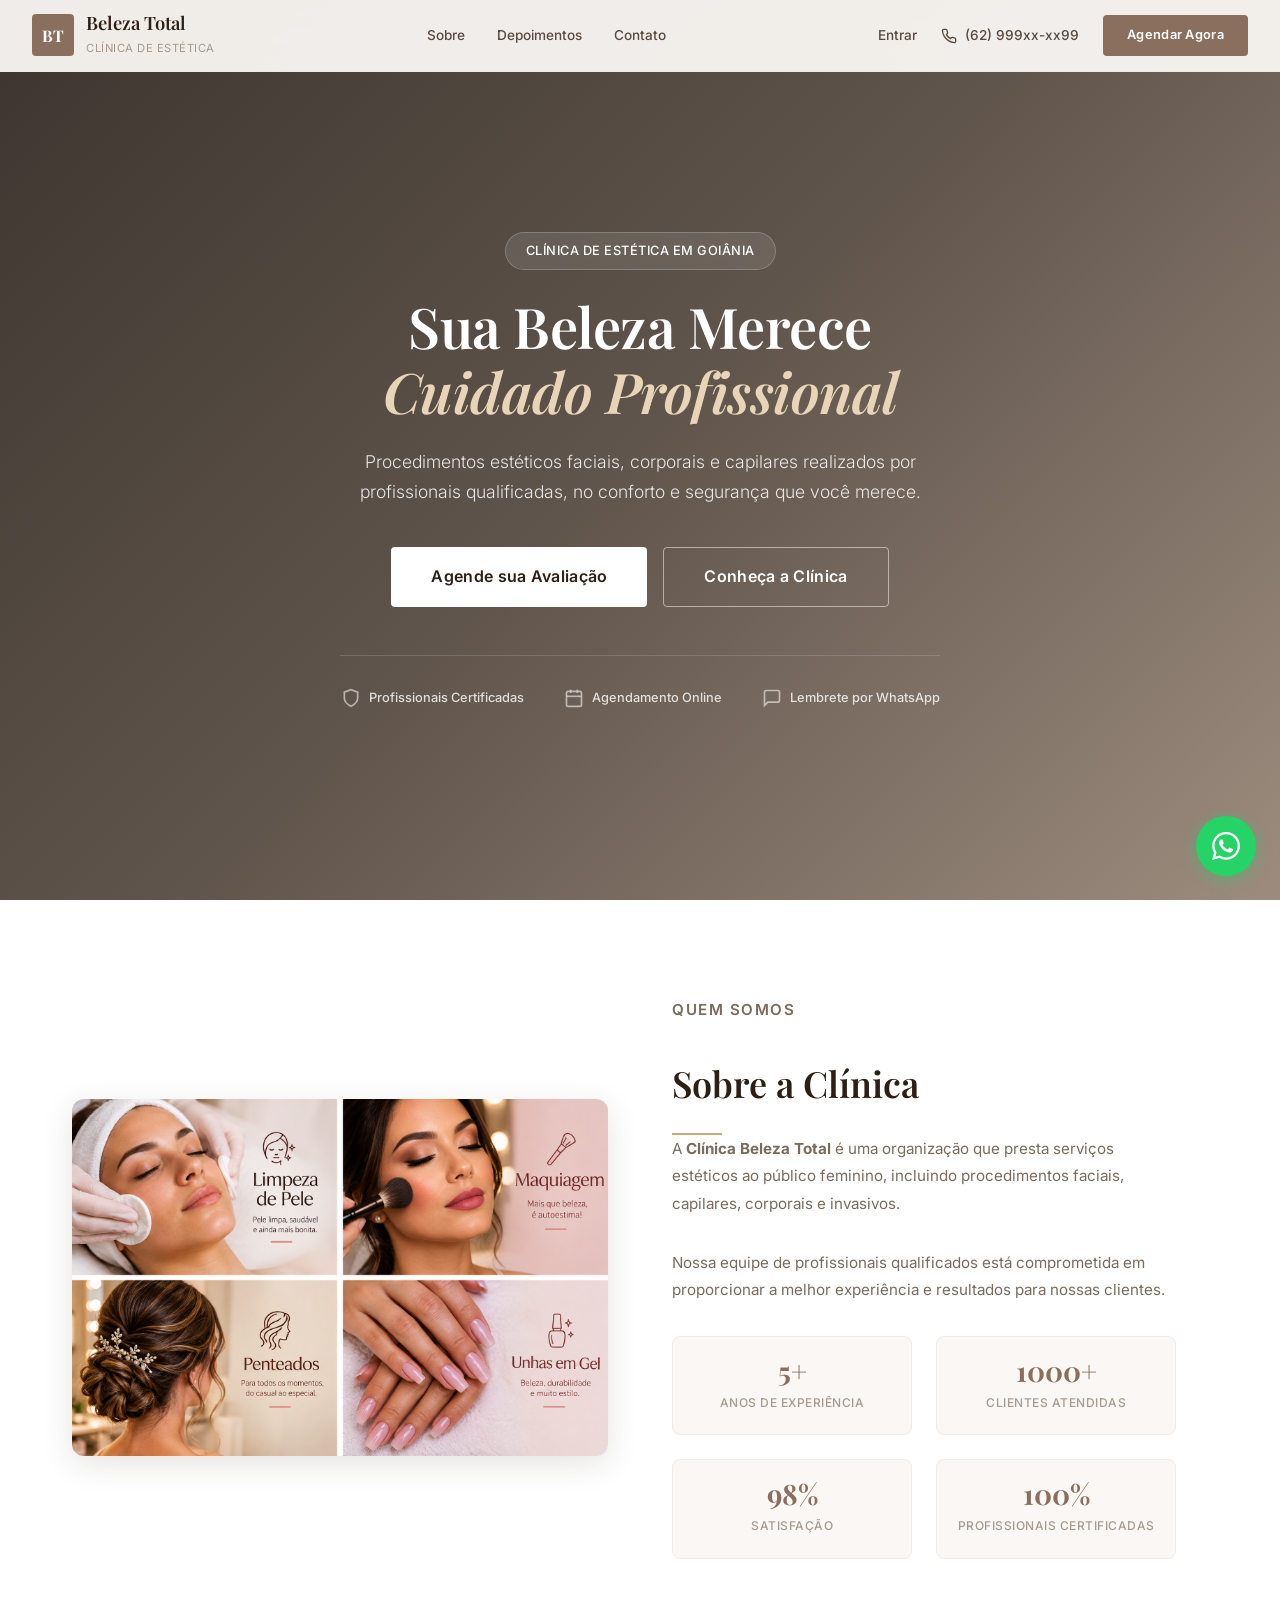
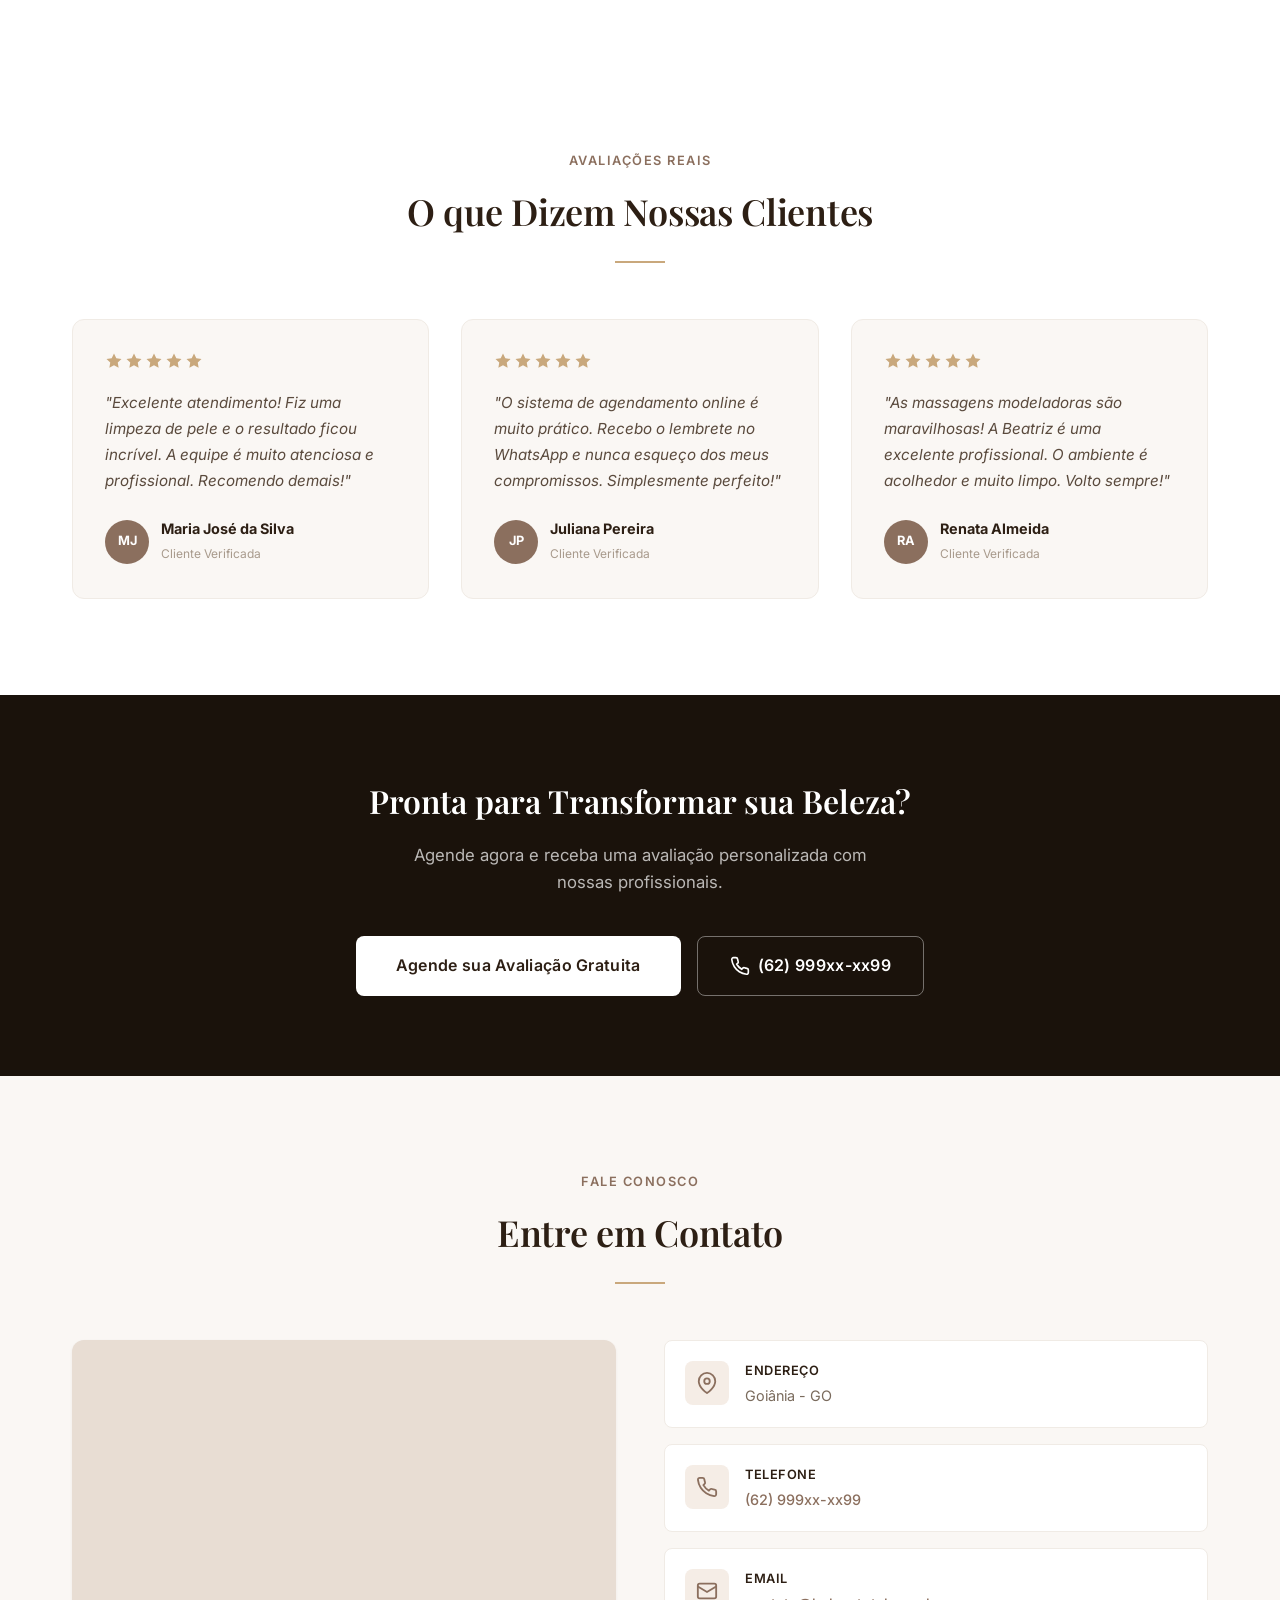
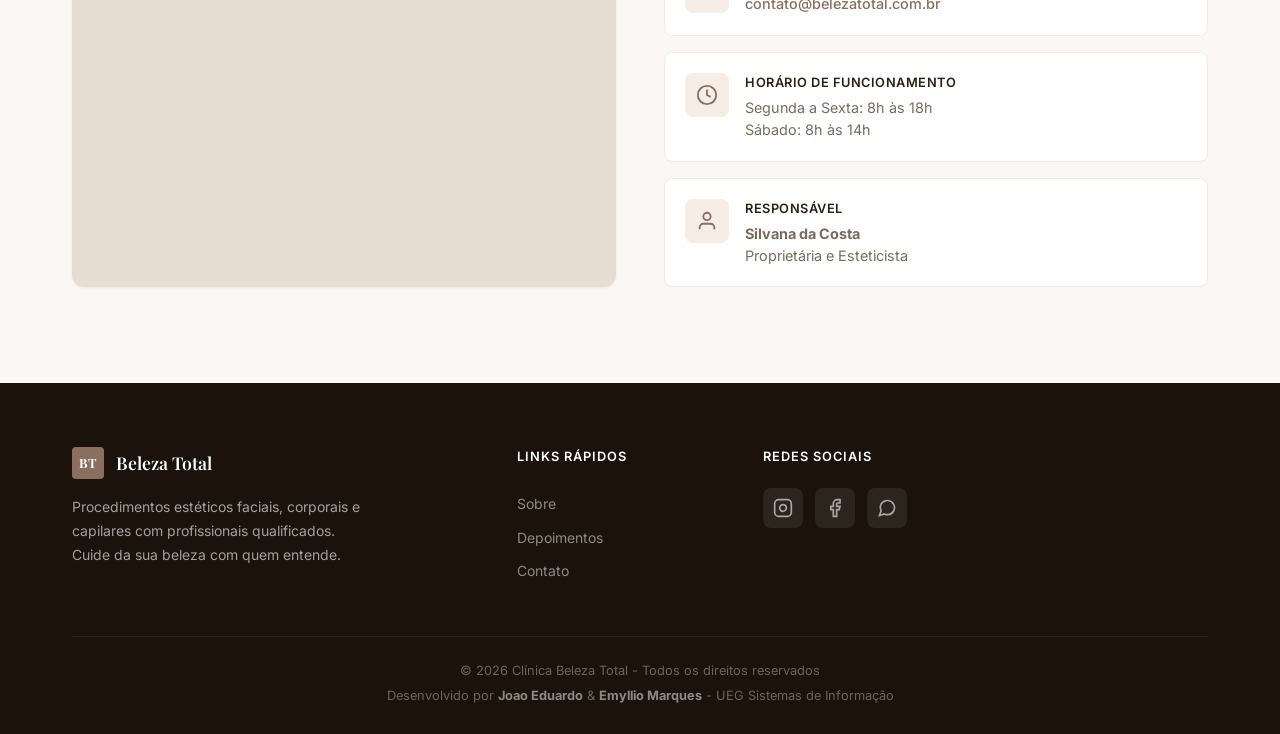
==== commit 9857d2f2: "atualizacao sprint 3 e 4" ====
--- a/backend/src/main/resources/static/index.html
+++ b/backend/src/main/resources/static/index.html
@@ -260,6 +260,10 @@
         </div>
     </section>
 
+    <a href="https://wa.me/5562999xx9999" target="_blank" rel="noopener" class="whatsapp-float" aria-label="WhatsApp">
+        <svg width="28" height="28" viewBox="0 0 24 24" fill="white"><path d="M17.472 14.382c-.297-.149-1.758-.867-2.03-.967-.273-.099-.471-.148-.67.15-.197.297-.767.966-.94 1.164-.173.199-.347.223-.644.075-.297-.15-1.255-.463-2.39-1.475-.883-.788-1.48-1.761-1.653-2.059-.173-.297-.018-.458.13-.606.134-.133.298-.347.446-.52.149-.174.198-.298.298-.497.099-.198.05-.371-.025-.52-.075-.149-.669-1.612-.916-2.207-.242-.579-.487-.5-.669-.51-.173-.008-.371-.01-.57-.01-.198 0-.52.074-.792.372-.272.297-1.04 1.016-1.04 2.479 0 1.462 1.065 2.875 1.213 3.074.149.198 2.096 3.2 5.077 4.487.709.306 1.262.489 1.694.625.712.227 1.36.195 1.871.118.571-.085 1.758-.719 2.006-1.413.248-.694.248-1.289.173-1.413-.074-.124-.272-.198-.57-.347m-5.421 7.403h-.004a9.87 9.87 0 01-5.031-1.378l-.361-.214-3.741.982.998-3.648-.235-.374a9.86 9.86 0 01-1.51-5.26c.001-5.45 4.436-9.884 9.888-9.884 2.64 0 5.122 1.03 6.988 2.898a9.825 9.825 0 012.893 6.994c-.003 5.45-4.437 9.884-9.885 9.884m8.413-18.297A11.815 11.815 0 0012.05 0C5.495 0 .16 5.335.157 11.892c0 2.096.547 4.142 1.588 5.945L.057 24l6.305-1.654a11.882 11.882 0 005.683 1.448h.005c6.554 0 11.89-5.335 11.893-11.893a11.821 11.821 0 00-3.48-8.413z"/></svg>
+    </a>
+
     <footer class="footer">
         <div class="container">
             <div class="footer-grid">
@@ -300,6 +304,7 @@
 
     <script src="js/api.js"></script>
     <script>
+        // WhatsApp Float Button
         function escapeHtml(str) {
             if (!str) return '';
             const div = document.createElement('div');
--- a/backend/src/main/resources/static/css/style.css
+++ b/backend/src/main/resources/static/css/style.css
@@ -905,6 +905,30 @@
 }
 
 /* ================================================
+   WHATSAPP FLOAT BUTTON
+   ================================================ */
+.whatsapp-float {
+    position: fixed;
+    bottom: 24px;
+    right: 24px;
+    width: 60px;
+    height: 60px;
+    background: #25d366;
+    border-radius: 50%;
+    display: flex;
+    align-items: center;
+    justify-content: center;
+    box-shadow: 0 4px 16px rgba(37,211,102,0.4);
+    z-index: 999;
+    transition: var(--transition);
+}
+
+.whatsapp-float:hover {
+    transform: scale(1.1);
+    box-shadow: 0 6px 24px rgba(37,211,102,0.5);
+}
+
+/* ================================================
    LOADING & EMPTY STATES
    ================================================ */
 .loading-state {
